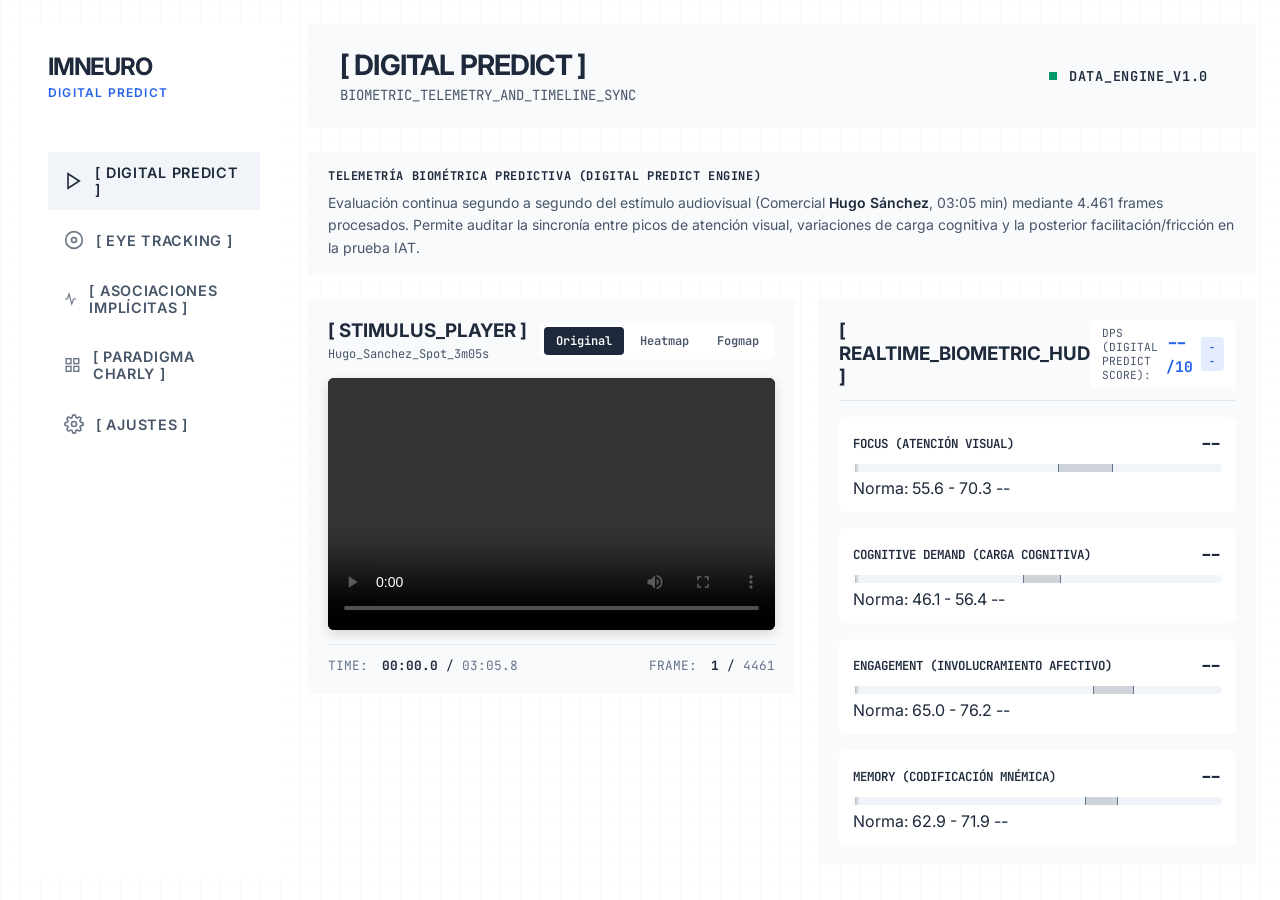
==== index.html @ ff5ecd37 "fix(iat): eliminate duplicate text in Control mode; only display single control value until Priming " ====
<!DOCTYPE html>
<html lang="es">
<head>
    <meta charset="UTF-8">
    <meta name="viewport" content="width=device-width, initial-scale=1.0">
    <title>IMNeuro Digital Predict | IAT Analytics</title>
    <!-- Google Fonts -->
    <link rel="preconnect" href="https://fonts.googleapis.com">
    <link rel="preconnect" href="https://fonts.gstatic.com" crossorigin>
    <link href="https://fonts.googleapis.com/css2?family=Inter:wght@300;400;500;600;700&family=JetBrains+Mono:wght@400;500;700&display=swap" rel="stylesheet">
    <!-- Plotly.js -->
    <script src="https://cdn.plot.ly/plotly-2.32.0.min.js"></script>
    <!-- Custom CSS -->
    <link rel="stylesheet" href="css/styles.css?v=17">
</head>
<body>
    <div class="app-container">
        <!-- Sidebar Navigation -->
        <nav class="sidebar glass-panel">
            <div class="brand">
                <div class="logo-icon"></div>
                <h2>IMNeuro</h2>
                <span>Digital Predict</span>
            </div>
            
            <ul class="nav-links">
                <li class="active" data-view="telemetry">
                    <svg viewBox="0 0 24 24" fill="none" stroke="currentColor" stroke-width="2"><polygon points="5 3 19 12 5 21 5 3"></polygon></svg>
                    [ DIGITAL PREDICT ]
                </li>
                <li data-view="eyetracking">
                    <svg viewBox="0 0 24 24" fill="none" stroke="currentColor" stroke-width="2"><circle cx="12" cy="12" r="10"></circle><circle cx="12" cy="12" r="3"></circle></svg>
                    [ EYE TRACKING ]
                </li>
                <li data-view="iat">
                    <svg viewBox="0 0 24 24" fill="none" stroke="currentColor" stroke-width="2"><path d="M2 12h4l3-9 5 18 3-9h5"></path></svg>
                    [ ASOCIACIONES IMPLÍCITAS ]
                </li>
                <li data-view="paradigma">
                    <svg viewBox="0 0 24 24" fill="none" stroke="currentColor" stroke-width="2"><rect x="3" y="3" width="7" height="7"></rect><rect x="14" y="3" width="7" height="7"></rect><rect x="14" y="14" width="7" height="7"></rect><rect x="3" y="14" width="7" height="7"></rect></svg>
                    [ PARADIGMA CHARLY ]
                </li>
                <li data-view="settings">
                    <svg viewBox="0 0 24 24" fill="none" stroke="currentColor" stroke-width="2"><circle cx="12" cy="12" r="3"></circle><path d="M19.4 15a1.65 1.65 0 0 0 .33 1.82l.06.06a2 2 0 0 1 0 2.83 2 2 0 0 1-2.83 0l-.06-.06a1.65 1.65 0 0 0-1.82-.33 1.65 1.65 0 0 0-1 1.51V21a2 2 0 0 1-2 2 2 2 0 0 1-2-2v-.09A1.65 1.65 0 0 0 9 19.4a1.65 1.65 0 0 0-1.82.33l-.06.06a2 2 0 0 1-2.83 0 2 2 0 0 1 0-2.83l.06-.06a1.65 1.65 0 0 0 .33-1.82 1.65 1.65 0 0 0-1.51-1H3a2 2 0 0 1-2-2 2 2 0 0 1 2-2h.09A1.65 1.65 0 0 0 4.6 9a1.65 1.65 0 0 0-.33-1.82l-.06-.06a2 2 0 0 1 0-2.83 2 2 0 0 1 2.83 0l.06.06a1.65 1.65 0 0 0 1.82.33H9a1.65 1.65 0 0 0 1-1.51V3a2 2 0 0 1 2-2 2 2 0 0 1 2 2v.09a1.65 1.65 0 0 0 1 1.51 1.65 1.65 0 0 0 1.82-.33l.06-.06a2 2 0 0 1 2.83 0 2 2 0 0 1 0 2.83l-.06.06a1.65 1.65 0 0 0-.33 1.82V9a1.65 1.65 0 0 0 1.51 1H21a2 2 0 0 1 2 2 2 2 0 0 1-2 2h-.09a1.65 1.65 0 0 0-1.51 1z"></path></svg>
                    [ AJUSTES ]
                </li>
            </ul>
        </nav>

        <!-- Main Content Area -->
        <main class="main-content">
            <header class="topbar glass-panel">
                <div class="header-title">
                    <h1 id="view-title">[ DIGITAL PREDICT ]</h1>
                    <p id="view-subtitle">BIOMETRIC_TELEMETRY_AND_TIMELINE_SYNC</p>
                </div>
                <div class="user-profile">
                    <div class="status-indicator"></div>
                    <span>DATA_ENGINE_V1.0</span>
                </div>
            </header>

            <!-- Views Container -->
            <div class="views-container">
                
                <!-- 2. Eye Tracking View (Placeholder) -->
                <div id="eyetracking" class="view">
                    <div class="validation-box">
                        <h4>Eye Tracking Analytics</h4>
                        <p>Módulo de análisis visual para Ecommerce e Instagram (En desarrollo).</p>
                    </div>
                </div>

                <!-- 3. Asociaciones Implícitas (IAT) View -->
                <div id="iat" class="view">
                    <div class="validation-box">
                        <h4>Implicit Association Test (IAT) - Demo Charly vs Puma</h4>
                        <p>Análisis del impacto cognitivo y percepción de marca midiendo tiempos de reacción. Los gráficos muestran cómo la exposición a contenido (Priming) modifica las asociaciones subconscientes de los consumidores frente al grupo Control.</p>
                    </div>
                    
                    <div class="kpi-grid">
                        <div class="kpi-card glass-panel">
                            <h3>[ LIFT_PROMEDIO ]</h3>
                            <div class="kpi-value text-success">+22%</div>
                            <p class="kpi-subtext">INCREMENTO_COGNITIVO_POST_PRIMING</p>
                        </div>
                        <div class="kpi-card glass-panel">
                            <h3>[ TOP_GROWTH ]</h3>
                            <div class="kpi-value">FUTBOL</div>
                            <p class="kpi-subtext">LIFT: +28.6 PUNTOS (1.6 &rarr; 36.9)</p>
                        </div>
                        <div class="kpi-card glass-panel">
                            <h3>[ KEY_ADVANTAGE ]</h3>
                            <div class="kpi-value text-success">ECOLÓGICO</div>
                            <p class="kpi-subtext">CHARLY 38.3 vs PUMA 22.0</p>
                        </div>
                    </div>

                    <!-- Semantic Differential Analysis -->
                    <div class="chart-card glass-panel full-width" style="margin-top: 24px;">
                        <div class="chart-header" style="display:flex; justify-content:space-between; align-items:flex-start;">
                            <div>
                                <h3>[ AR_SHIFT ] DIFERENCIAL_SEMÁNTICO</h3>
                                <p class="chart-description">TARGET_VS_CONTROL_DELTA</p>
                            </div>
                            <div class="priming-toggle-container">
                                <span class="toggle-label active">Control</span>
                                <label class="toggle-switch">
                                    <input type="checkbox" id="iatSemanticToggle">
                                    <span class="toggle-slider"></span>
                                </label>
                                <span class="toggle-label">Priming</span>
                            </div>
                        </div>
                        <div class="chart-container large" style="height: 500px; margin-top:10px;">
                            <div id="iatSemanticDumbbellChart" style="width:100%;height:100%;"></div>
                        </div>
                    </div>

                    <!-- Lift Table -->
                    <div class="chart-card glass-panel full-width" style="margin-top: 24px;">
                        <h3>[ LIFT_ANALYSIS ] TABLA DE IMPACTO</h3>
                        <p class="chart-description">INCREMENTO NUMÉRICO GENERADO POR EL ESTÍMULO (PRIMING) SOBRE EL GRUPO CONTROL</p>
                        
                        <div class="lift-table-container" style="margin-top: 20px;">
                            <div class="lift-table">
                                <!-- Headers -->
                                <div class="lift-row lift-header">
                                    <div class="lift-cell attr-col" style="justify-content: flex-end;">Polo Izquierdo (+)</div>
                                    <div class="lift-cell">🔵 Control</div>
                                    <div class="lift-cell">⚪ Priming</div>
                                    <div class="lift-cell">Shift (Δ)</div>
                                    <div class="lift-cell attr-col">Polo Derecho (-)</div>
                                </div>
                                
                                <!-- Tecnológico -->
                                <div class="lift-row above-avg">
                                    <div class="lift-cell attr-col" style="justify-content: flex-end;">Tecnológico</div>
                                    <div class="lift-cell pill-control">13.0</div>
                                    <div class="lift-cell pill-priming">29.7</div>
                                    <div class="lift-cell pill-lift">+16.7</div>
                                    <div class="lift-cell attr-col">Artesanal</div>
                                </div>
                                <!-- Barato -->
                                <div class="lift-row">
                                    <div class="lift-cell attr-col" style="justify-content: flex-end;">Barato</div>
                                    <div class="lift-cell pill-control">29.0</div>
                                    <div class="lift-cell pill-priming">21.3</div>
                                    <div class="lift-cell pill-lift" style="color: #ef4444; background: rgba(239, 68, 68, 0.1);">-7.7</div>
                                    <div class="lift-cell attr-col">Caro</div>
                                </div>
                                <!-- Calidad -->
                                <div class="lift-row">
                                    <div class="lift-cell attr-col" style="justify-content: flex-end;">Calidad</div>
                                    <div class="lift-cell pill-control">35.2</div>
                                    <div class="lift-cell pill-priming">30.2</div>
                                    <div class="lift-cell pill-lift" style="color: #ef4444; background: rgba(239, 68, 68, 0.1);">-5.0</div>
                                    <div class="lift-cell attr-col">Deficiencia</div>
                                </div>
                                <!-- Futbol -->
                                <div class="lift-row above-avg">
                                    <div class="lift-cell attr-col" style="justify-content: flex-end;">Futbol</div>
                                    <div class="lift-cell pill-control">1.6</div>
                                    <div class="lift-cell pill-priming">36.9</div>
                                    <div class="lift-cell pill-lift">+35.3</div>
                                    <div class="lift-cell attr-col">Maratón</div>
                                </div>
                                <!-- Ecológico -->
                                <div class="lift-row">
                                    <div class="lift-cell attr-col" style="justify-content: flex-end;">Ecológico</div>
                                    <div class="lift-cell pill-control">10.4</div>
                                    <div class="lift-cell pill-priming">30.4</div>
                                    <div class="lift-cell pill-lift">+20.0</div>
                                    <div class="lift-cell attr-col">Contaminante</div>
                                </div>
                                <!-- Variedad -->
                                <div class="lift-row above-avg">
                                    <div class="lift-cell attr-col" style="justify-content: flex-end;">Variedad</div>
                                    <div class="lift-cell pill-control">6.7</div>
                                    <div class="lift-cell pill-priming">31.7</div>
                                    <div class="lift-cell pill-lift">+25.0</div>
                                    <div class="lift-cell attr-col">Demanda</div>
                                </div>
                                <!-- Demanda -->
                                <div class="lift-row">
                                    <div class="lift-cell attr-col" style="justify-content: flex-end;">Demanda</div>
                                    <div class="lift-cell pill-control">-27.0</div>
                                    <div class="lift-cell pill-priming">-10.8</div>
                                    <div class="lift-cell pill-lift">+16.2</div>
                                    <div class="lift-cell attr-col">Oferta</div>
                                </div>
                                <!-- Premium -->
                                <div class="lift-row">
                                    <div class="lift-cell attr-col" style="justify-content: flex-end;">Premium</div>
                                    <div class="lift-cell pill-control">-20.0</div>
                                    <div class="lift-cell pill-priming">-23.0</div>
                                    <div class="lift-cell pill-lift" style="color: #ef4444; background: rgba(239, 68, 68, 0.1);">-3.0</div>
                                    <div class="lift-cell attr-col">Común</div>
                                </div>
                            </div>
                            
                            <div class="lift-annotation">
                                <h2 class="lift-avg-title">Lift</h2>
                                <p class="lift-avg-desc">Shift (Δ) muestra el movimiento real hacia el objetivo.</p>
                            </div>
                        </div>
                    </div>

                    <!-- Monadic Analysis -->
                    <div class="chart-card glass-panel full-width" style="margin-top: 24px;">
                        <h3>[ ANÁLISIS_MONÁDICO: CHARLY LIFT ]</h3>
                        <p class="chart-description">CONTROL (SIN ESTÍMULO) VS PRIMING (CON ESTÍMULO)</p>
                        <div class="chart-container large" style="height: 450px;">
                            <div id="iatMonadicChart" style="width:100%;height:100%;"></div>
                        </div>
                    </div>

                    <!-- Unified Benchmark Analysis -->
                    <div class="chart-card glass-panel full-width" style="margin-top: 24px;">
                        <div class="benchmark-header-wrap">
                            <div>
                                <h3>[ IAT BENCHMARK: INTERACTIVO ] CHARLY VS PUMA</h3>
                                <p class="chart-description">ANÁLISIS COMPARATIVO SECTORIAL CON CONMUTACIÓN DINÁMICA DE ESTÍMULO</p>
                            </div>
                            <!-- Switch Toggle Control vs Priming -->
                            <div class="bm-toggle-container">
                                <span class="bm-toggle-label active" id="lblBmControl">Control</span>
                                <label class="toggle-switch">
                                    <input type="checkbox" id="benchmarkToggle">
                                    <span class="toggle-slider"></span>
                                </label>
                                <span class="bm-toggle-label" id="lblBmPriming">Priming</span>
                            </div>
                        </div>
                        
                        <!-- Dynamic Insight Box -->
                        <div class="benchmark-insight-box">
                            <p id="benchmarkInsightText"><strong>Hallazgo Control (Sin Estímulo):</strong> Puma lidera en 7 de los 8 atributos (comodidad, durabilidad, diseño y calidad). Charly supera a Puma exclusivamente en el atributo <strong>Ecológico (32.9 vs 22.6)</strong>, convirtiéndose en su principal vector de diferenciación natural.</p>
                        </div>

                        <div class="benchmark-layout-grid">
                            <div class="benchmark-chart-pane">
                                <div id="iatUnifiedBenchmarkChart" style="width:100%;height:460px;"></div>
                            </div>
                            <div class="benchmark-table-pane">
                                <div class="bm-table" id="bmInteractiveTable">
                                    <div class="bm-row bm-header">
                                        <div class="bm-cell attr-name">Atributo</div>
                                        <div class="bm-cell brand-col charly-head">
                                            <span class="bm-brand-dot charly"></span>CHARLY
                                        </div>
                                        <div class="bm-cell brand-col puma-head">
                                            <span class="bm-brand-dot puma"></span>PUMA
                                        </div>
                                        <div class="bm-cell win-head">Líder</div>
                                    </div>
                                    
                                    <!-- Comodidad -->
                                    <div class="bm-row" id="bmRow-0">
                                        <div class="bm-cell attr-name">Comodidad</div>
                                        <div class="bm-cell pill-bm-charly" id="bmCharly-0">
                                            <span class="bm-val">20.8</span>
                                            <span class="bm-delta" style="display:none;"></span>
                                        </div>
                                        <div class="bm-cell pill-bm-puma" id="bmPuma-0">
                                            <span class="bm-val">35.0</span>
                                            <span class="bm-delta" style="display:none;"></span>
                                        </div>
                                        <div class="bm-cell win-cell" id="bmLeader-0">
                                            <span class="winner-badge puma">Puma</span>
                                        </div>
                                    </div>
                                    
                                    <!-- Diseño -->
                                    <div class="bm-row" id="bmRow-1">
                                        <div class="bm-cell attr-name">Diseño</div>
                                        <div class="bm-cell pill-bm-charly" id="bmCharly-1">
                                            <span class="bm-val">17.1</span>
                                            <span class="bm-delta" style="display:none;"></span>
                                        </div>
                                        <div class="bm-cell pill-bm-puma" id="bmPuma-1">
                                            <span class="bm-val">57.8</span>
                                            <span class="bm-delta" style="display:none;"></span>
                                        </div>
                                        <div class="bm-cell win-cell" id="bmLeader-1">
                                            <span class="winner-badge puma">Puma</span>
                                        </div>
                                    </div>
                                    
                                    <!-- Durabilidad -->
                                    <div class="bm-row" id="bmRow-2">
                                        <div class="bm-cell attr-name">Durabilidad</div>
                                        <div class="bm-cell pill-bm-charly" id="bmCharly-2">
                                            <span class="bm-val">20.5</span>
                                            <span class="bm-delta" style="display:none;"></span>
                                        </div>
                                        <div class="bm-cell pill-bm-puma" id="bmPuma-2">
                                            <span class="bm-val">48.6</span>
                                            <span class="bm-delta" style="display:none;"></span>
                                        </div>
                                        <div class="bm-cell win-cell" id="bmLeader-2">
                                            <span class="winner-badge puma">Puma</span>
                                        </div>
                                    </div>
                                    
                                    <!-- Ecológico -->
                                    <div class="bm-row charly-win-row" id="bmRow-3">
                                        <div class="bm-cell attr-name">Ecológico</div>
                                        <div class="bm-cell pill-bm-charly highlight-win" id="bmCharly-3">
                                            <span class="bm-val">32.9</span>
                                            <span class="bm-delta" style="display:none;"></span>
                                        </div>
                                        <div class="bm-cell pill-bm-puma" id="bmPuma-3">
                                            <span class="bm-val">22.6</span>
                                            <span class="bm-delta" style="display:none;"></span>
                                        </div>
                                        <div class="bm-cell win-cell" id="bmLeader-3">
                                            <span class="winner-badge charly">Charly ★</span>
                                        </div>
                                    </div>
                                    
                                    <!-- Futbol -->
                                    <div class="bm-row" id="bmRow-4">
                                        <div class="bm-cell attr-name">Futbol</div>
                                        <div class="bm-cell pill-bm-charly" id="bmCharly-4">
                                            <span class="bm-val">19.0</span>
                                            <span class="bm-delta" style="display:none;"></span>
                                        </div>
                                        <div class="bm-cell pill-bm-puma" id="bmPuma-4">
                                            <span class="bm-val">42.9</span>
                                            <span class="bm-delta" style="display:none;"></span>
                                        </div>
                                        <div class="bm-cell win-cell" id="bmLeader-4">
                                            <span class="winner-badge puma">Puma</span>
                                        </div>
                                    </div>
                                    
                                    <!-- Premium -->
                                    <div class="bm-row" id="bmRow-5">
                                        <div class="bm-cell attr-name">Premium</div>
                                        <div class="bm-cell pill-bm-charly" id="bmCharly-5">
                                            <span class="bm-val">5.4</span>
                                            <span class="bm-delta" style="display:none;"></span>
                                        </div>
                                        <div class="bm-cell pill-bm-puma" id="bmPuma-5">
                                            <span class="bm-val">66.3</span>
                                            <span class="bm-delta" style="display:none;"></span>
                                        </div>
                                        <div class="bm-cell win-cell" id="bmLeader-5">
                                            <span class="winner-badge puma">Puma</span>
                                        </div>
                                    </div>
                                    
                                    <!-- Rendimiento -->
                                    <div class="bm-row" id="bmRow-6">
                                        <div class="bm-cell attr-name">Rendimiento</div>
                                        <div class="bm-cell pill-bm-charly" id="bmCharly-6">
                                            <span class="bm-val">15.4</span>
                                            <span class="bm-delta" style="display:none;"></span>
                                        </div>
                                        <div class="bm-cell pill-bm-puma" id="bmPuma-6">
                                            <span class="bm-val">49.3</span>
                                            <span class="bm-delta" style="display:none;"></span>
                                        </div>
                                        <div class="bm-cell win-cell" id="bmLeader-6">
                                            <span class="winner-badge puma">Puma</span>
                                        </div>
                                    </div>
                                    
                                    <!-- Tecnología -->
                                    <div class="bm-row" id="bmRow-7">
                                        <div class="bm-cell attr-name">Tecnología</div>
                                        <div class="bm-cell pill-bm-charly" id="bmCharly-7">
                                            <span class="bm-val">15.9</span>
                                            <span class="bm-delta" style="display:none;"></span>
                                        </div>
                                        <div class="bm-cell pill-bm-puma" id="bmPuma-7">
                                            <span class="bm-val">46.9</span>
                                            <span class="bm-delta" style="display:none;"></span>
                                        </div>
                                        <div class="bm-cell win-cell" id="bmLeader-7">
                                            <span class="winner-badge puma">Puma</span>
                                        </div>
                                    </div>
                                </div>
                            </div>
                        </div>
                    </div>
                </div>

                <!-- 4. Paradigma Charly View (Multi-Brand Study - 67 Slides) -->
                <div id="paradigma" class="view">
                    <!-- Study Context Box -->
                    <div class="validation-box" style="border-left-color: var(--accent-secondary);">
                        <div style="display: flex; justify-content: space-between; align-items: flex-start; gap: 16px; flex-wrap: wrap;">
                            <div>
                                <h4>Estudio de Paradigmas de Marca: Charly vs. Competidores Globales</h4>
                                <p>Evaluación cruzada de <strong>60 participantes (México, 30 Julio 2026)</strong> integrando <strong>IAT/IRT (Tiempos de Reacción Implícitos)</strong> y <strong>Eye Tracking en Góndola Simulada (Shelf Test)</strong> para medir cuota mental y conversión real frente a <strong>Nike, Adidas, Puma y Asics</strong>.</p>
                            </div>
                            <span class="benchmark-tag priming-tag" style="font-size: 0.75rem;">67 DIAPOSITIVAS PROCESADAS</span>
                        </div>

                        <!-- Methodology & Metrics Collapsible Glossary -->
                        <details class="methodology-glossary">
                            <summary>📖 Glosario de Métricas y Metodología (Primera Presentación)</summary>
                            <div class="glossary-grid">
                                <div class="glossary-item">
                                    <div class="glossary-term"><span class="text-blue">●</span> VAI™ (Índice de Atención Visual)</div>
                                    <div class="glossary-desc">Indicador compuesto por alcance visual, velocidad hasta la primera fijación (TTFF) y duración de la atención. Mide qué tan bien el producto capta y retiene la mirada.</div>
                                </div>
                                <div class="glossary-item">
                                    <div class="glossary-term"><span class="text-amber">●</span> Coeficiente K (Calidad Atencional)</div>
                                    <div class="glossary-desc">Mide la calidad relativa de la atención. <strong>K > 0:</strong> atención con intención de compra. <strong>K < 0:</strong> descarte activo (el consumidor miró pero rechazó conscientemente).</div>
                                </div>
                                <div class="glossary-item">
                                    <div class="glossary-term"><span class="text-green">●</span> Score Compuesto de Góndola</div>
                                    <div class="glossary-desc">Algoritmo multivariante: <strong>60% Compra Efectiva + 25% Interacción Física (Pickup) + 15% VAI™</strong>. Determina el leaderboard real del punto de venta.</div>
                                </div>
                                <div class="glossary-item">
                                    <div class="glossary-term"><span class="text-green">●</span> Hidden Gem / Obvious Choice</div>
                                    <div class="glossary-desc"><strong>Hidden Gem:</strong> Convierte en compra significativamente mejor que su alcance inicial. <strong>Obvious Choice:</strong> Primer producto tomado que termina en compra.</div>
                                </div>
                                <div class="glossary-item">
                                    <div class="glossary-term"><span class="text-amber">●</span> Attention Trap</div>
                                    <div class="glossary-desc">Producto que capta una alta atención visual en la góndola pero fracasa en convertirla en interacción física o compra efectiva.</div>
                                </div>
                                <div class="glossary-item">
                                    <div class="glossary-term" style="color: #ef4444;"><span>●</span> Shelf Blind Spot / Worst Performer</div>
                                    <div class="glossary-desc"><strong>Blind Spot:</strong> Producto con el menor ratio de atención en la góndola. <strong>Worst Performer:</strong> Puntaje compuesto más bajo de la categoría evaluada.</div>
                                </div>
                            </div>
                        </details>
                    </div>

                    <!-- Macro KPI Grid -->
                    <div class="kpi-grid" style="margin-top: 20px;">
                        <div class="kpi-card glass-panel">
                            <div class="kpi-header">
                                <span class="kpi-title">ASOCIACIONES GANADAS</span>
                                <span class="kpi-badge badge-pass">2 / 8</span>
                            </div>
                            <div class="kpi-value text-green">25.0%</div>
                            <div class="kpi-subtext">Líder en <strong>Económicos</strong> (1º) y <strong>Ecológico</strong> (2º)</div>
                        </div>

                        <div class="kpi-card glass-panel">
                            <div class="kpi-header">
                                <span class="kpi-title">PUNTAJE MÁXIMO (ECONÓMICOS)</span>
                                <span class="kpi-badge badge-pass">60.3 PTS</span>
                            </div>
                            <div class="kpi-value text-amber">60.3</div>
                            <div class="kpi-subtext">65% de compras de góndola / 57% cuota mental</div>
                        </div>

                        <div class="kpi-card glass-panel">
                            <div class="kpi-header">
                                <span class="kpi-title">VECTOR DIFERENCIAL (ECOLÓGICO)</span>
                                <span class="kpi-badge badge-pass">HIDDEN GEM</span>
                            </div>
                            <div class="kpi-value text-blue">30.4</div>
                            <div class="kpi-subtext">Supera a Nike, Adidas y Puma (30% compras)</div>
                        </div>

                        <div class="kpi-card glass-panel">
                            <div class="kpi-header">
                                <span class="kpi-title">PUNTOS CIEGOS (ASPIRACIONAL)</span>
                                <span class="kpi-badge badge-warn">6 ATRIBUTOS</span>
                            </div>
                            <div class="kpi-value" style="color: #ef4444;">6 / 8</div>
                            <div class="kpi-subtext">Dominio total de Nike/Adidas en Premium y Tech</div>
                        </div>
                    </div>

                    <!-- Macro Comparison Chart -->
                    <div class="chart-card glass-panel full-width" style="margin-top: 24px;">
                        <div class="benchmark-header-wrap">
                            <div>
                                <h3>[ PANORAMA MACRO: CHARLY VS LÍDER POR ATRIBUTO ]</h3>
                                <p class="chart-description">SHELF SCORE COMPUESTO (60% COMPRA + 25% PICKUP + 15% VAI™)</p>
                            </div>
                            <span class="benchmark-tag">BENCHMARK PENTAGONAL</span>
                        </div>
                        <div class="chart-container" style="height: 340px;">
                            <div id="paradigmMacroChart" style="width:100%;height:100%;"></div>
                        </div>
                    </div>

                    <!-- Diagnostic Attention K Diverging Chart -->
                    <div class="chart-card glass-panel full-width" style="margin-top: 24px;">
                        <div class="benchmark-header-wrap">
                            <div>
                                <h3>[ DIAGNÓSTICO ATENCIONAL: COEFICIENTE K DE CHARLY ]</h3>
                                <p class="chart-description">CALIDAD DE ATENCIÓN VISUAL EN GÓNDOLA — INTENCIÓN DE COMPRA (+) VS DESCARTE ACTIVO (-)</p>
                            </div>
                            <span class="benchmark-tag">CALIDAD ATENCIONAL</span>
                        </div>
                        <div class="chart-container" style="height: 300px;">
                            <div id="paradigmKChart" style="width:100%;height:100%;"></div>
                        </div>
                    </div>

                    <!-- Deep-Dive Explorer Section -->
                    <div class="chart-card glass-panel full-width" style="margin-top: 24px;">
                        <div class="benchmark-header-wrap">
                            <div>
                                <h3 id="paradigmActiveTitle">[ PARADIGMA: ECONÓMICOS / ACCESIBILIDAD ]</h3>
                                <p class="chart-description">EXPLORACIÓN DETALLADA DE GÓNDOLA Y ATENCIÓN VISUAL EYE TRACKING</p>
                            </div>
                            <span id="paradigmActiveTag" class="paradigm-badge-status positive">1º LUGAR ABSOLUTO (DOMINANCIA)</span>
                        </div>

                        <!-- Paradigm Pill Selector (8 Pills) -->
                        <div class="paradigm-pill-selector">
                            <button class="paradigm-pill-btn active" data-paradigm="economicos">Económicos ★</button>
                            <button class="paradigm-pill-btn" data-paradigm="ecologico">Ecológico ★</button>
                            <button class="paradigm-pill-btn" data-paradigm="premium">Premium</button>
                            <button class="paradigm-pill-btn" data-paradigm="tecnologia">Tecnología</button>
                            <button class="paradigm-pill-btn" data-paradigm="futbol">Fútbol</button>
                            <button class="paradigm-pill-btn" data-paradigm="diseno">Diseño</button>
                            <button class="paradigm-pill-btn" data-paradigm="comodidad">Comodidad</button>
                            <button class="paradigm-pill-btn" data-paradigm="durabilidad">Durabilidad</button>
                        </div>

                        <!-- Active Conclusion Banner -->
                        <div class="benchmark-insight-box" style="margin-top: 16px;">
                            <p id="paradigmActiveConclusion">El concepto de ECONÓMICOS <strong>SÍ</strong> se asocia de forma contundente e indiscutida a CHARLY. Representa más de la mitad (57%) de la cuota mental del estudio y el 65% de las compras efectivas en góndola.</p>
                        </div>

                        <!-- 2-Column Grid: Donut + Funnel (Left) vs Leaderboard (Right) -->
                        <div class="paradigm-drilldown-grid">
                            <!-- Left: Donut + Funnel -->
                            <div class="paradigm-left-pane">
                                <div class="sub-card-header">
                                    <span class="sub-card-title">CUOTA MENTAL (SHARE OF MIND)</span>
                                    <span class="ranking-pill" id="paradigmActiveRanking">1º Lugar (5/5)</span>
                                </div>
                                <div style="height: 250px;">
                                    <div id="paradigmDonutChart" style="width:100%;height:100%;"></div>
                                </div>

                                <div class="shopper-funnel-box" style="margin-top: 16px;">
                                    <span class="funnel-title">EMBUDO DE CONVERSIÓN EN GÓNDOLA (SHOPPER FUNNEL)</span>
                                    <div class="funnel-steps">
                                        <div class="funnel-step">
                                            <span class="f-lbl">Vieron Góndola</span>
                                            <span class="f-val" id="funnelViewed">100%</span>
                                        </div>
                                        <span class="f-arrow">→</span>
                                        <div class="funnel-step">
                                            <span class="f-lbl">Pickup (Tomaron)</span>
                                            <span class="f-val" id="funnelPickup">97%</span>
                                        </div>
                                        <span class="f-arrow">→</span>
                                        <div class="funnel-step">
                                            <span class="f-lbl">Al Carrito</span>
                                            <span class="f-val" id="funnelCart">97%</span>
                                        </div>
                                    </div>
                                    <div class="funnel-footer">
                                        <span>Tiempo medio de compra: <strong id="funnelTime">4.2s</strong></span>
                                    </div>
                                </div>
                            </div>

                            <!-- Right: Leaderboard Table -->
                            <div class="paradigm-right-pane">
                                <div class="sub-card-header">
                                    <span class="sub-card-title">LEADERBOARD DE PRODUCTO EN GÓNDOLA (5 MARCAS)</span>
                                    <span class="formula-pill">Score = 60% Compra + 25% Pickup + 15% VAI</span>
                                </div>
                                <div class="table-responsive" style="margin-top: 10px;">
                                    <table class="paradigm-leaderboard-table">
                                        <thead>
                                            <tr>
                                                <th>POS</th>
                                                <th>MARCA</th>
                                                <th>SCORE</th>
                                                <th>COMPRA %</th>
                                                <th>PICKUP %</th>
                                                <th>VAI™ %</th>
                                                <th>COEF. K</th>
                                                <th>ROL CONDUCTUAL</th>
                                            </tr>
                                        </thead>
                                        <tbody id="paradigmLeaderboardBody">
                                            <!-- Injected dynamically by JS -->
                                        </tbody>
                                    </table>
                                </div>
                            </div>
                        </div>
                    </div>

                    <!-- Strategic Takeaways & Neuro-Recommendation -->
                    <div class="chart-card glass-panel full-width" style="margin-top: 24px;">
                        <div class="benchmark-header-wrap">
                            <div>
                                <h3>[ DICTAMEN ESTRATÉGICO DE NEUROMARKETING ]</h3>
                                <p class="chart-description">RECOMENDACIONES PARA EL POSICIONAMIENTO Y CAMPAÑAS DE CHARLY</p>
                            </div>
                            <span class="benchmark-tag priming-tag">SÍNTESIS CONSULTIVA</span>
                        </div>
                        <div class="neuro-insights-grid">
                            <div class="neuro-rec-box">
                                <div class="rec-icon text-green">★</div>
                                <h4>El Doble Motor: Precio Imbatible + Opción Verde</h4>
                                <p>El consumidor no solo compra Charly por ser la opción más económica de la repisa, sino que la percibe como una <strong>marca ambientalmente responsable</strong>. Es el territorio más fértil para campañas masivas con retorno inmediato.</p>
                            </div>
                            <div class="neuro-rec-box">
                                <div class="rec-icon text-amber">⚡</div>
                                <h4>Fricción en Deportes: Necesidad de Demostrar Ingeniería</h4>
                                <p>En categorías de alto rendimiento, la decisión de compra se traslada de inmediato a marcas globales. Para competir en fútbol y durabilidad, se requiere <strong>respaldar los modelos con avales de atletas y tecnología visible</strong> en el producto.</p>
                            </div>
                            <div class="neuro-rec-box">
                                <div class="rec-icon text-blue">🔍</div>
                                <h4>Comodidad: La Llave para Subir de Nivel</h4>
                                <p>El confort es el <strong>puente natural para salir de la etiqueta de 'marca solo económica'</strong>. Si se destaca y facilita la prueba de comodidad en exhibición física, la tasa de compra sube de manera automática.</p>
                            </div>
                            <div class="neuro-rec-box">
                                <div class="rec-icon text-amber">🎯</div>
                                <h4>El Rival Real a Vencer: Asics, no los Gigantes Globales</h4>
                                <p>La batalla de Charly no es competir de frente contra el marketing masivo de Nike o Adidas. <strong>El competidor directo en la mente del consumidor reflexivo es Asics</strong>, donde Charly ya demuestra ganarle con creces en relación precio-valor.</p>
                            </div>
                        </div>
                    </div>
                </div>

                <!-- 5. Settings View (Placeholder) -->
                <div id="settings" class="view">
                    <div class="validation-box">
                        <h4>Ajustes del Sistema</h4>
                        <p>Configuración del panel (En desarrollo).</p>
                    </div>
                </div>

                <!-- 1. Digital Predict (Stimulus Telemetry View) -->
                <div id="telemetry" class="view active">
                    <div class="validation-box">
                        <h4>Telemetría Biométrica Predictiva (Digital Predict Engine)</h4>
                        <p>Evaluación continua segundo a segundo del estímulo audiovisual (Comercial <strong>Hugo Sánchez</strong>, 03:05 min) mediante 4.461 frames procesados. Permite auditar la sincronía entre picos de atención visual, variaciones de carga cognitiva y la posterior facilitación/fricción en la prueba IAT.</p>
                    </div>

                    <!-- Split Screen: Video Player + Live HUD -->
                    <div class="telemetry-split-container">
                        <!-- Left Panel: Video Player & Layer Controls -->
                        <div class="video-player-card glass-panel">
                            <div class="video-header">
                                <div>
                                    <h3 class="panel-title">[ STIMULUS_PLAYER ]</h3>
                                    <span class="video-sublabel">Hugo_Sanchez_Spot_3m05s</span>
                                </div>
                                <div class="layer-switcher">
                                    <button class="layer-btn active" data-layer="clean">Original</button>
                                    <button class="layer-btn" data-layer="heatmap">Heatmap</button>
                                    <button class="layer-btn" data-layer="fogmap">Fogmap</button>
                                </div>
                            </div>
                            
                            <div class="video-wrapper">
                                <video id="video-clean" class="layer-video active" src="assets/video/Hugo_Sanchez.mp4" playsinline controls preload="auto"></video>
                                <video id="video-heatmap" class="layer-video" src="assets/video/Hugo_Sanchez_total_attention_heatmap.mp4" playsinline muted preload="auto"></video>
                                <video id="video-fogmap" class="layer-video" src="assets/video/Hugo_Sanchez_total_attention_fogmap.mp4" playsinline muted preload="auto"></video>
                            </div>

                            <div class="video-footer-info">
                                <div class="time-readout">
                                    <span class="time-label">TIME:</span>
                                    <span id="videoCurrentTime" class="mono-value">00:00.0</span> / <span id="videoTotalDuration" class="mono-muted">03:05.8</span>
                                </div>
                                <div class="frame-readout">
                                    <span class="time-label">FRAME:</span>
                                    <span id="videoCurrentFrame" class="mono-value">1</span> / <span class="mono-muted">4461</span>
                                </div>
                            </div>
                        </div>

                        <!-- Right Panel: Live HUD -->
                        <div class="telemetry-hud-card glass-panel">
                            <div class="hud-header">
                                <h3 class="panel-title">[ REALTIME_BIOMETRIC_HUD ]</h3>
                                <div class="nis-badge">
                                    <span class="nis-label">DPS (DIGITAL PREDICT SCORE):</span>
                                    <span id="hudNisScore" class="nis-score">-- <small>/10</small></span>
                                    <span id="hudNisStatus" class="nis-status-pill status-neutral">--</span>
                                </div>
                            </div>

                            <!-- Realtime Meters -->
                            <div class="hud-meters-grid">
                                <!-- Focus -->
                                <div class="hud-meter-item">
                                    <div class="meter-info">
                                        <span class="meter-name">FOCUS (ATENCIÓN VISUAL)</span>
                                        <span id="hudValFocus" class="meter-val">--</span>
                                    </div>
                                    <div class="progress-track">
                                        <div id="hudBarFocus" class="progress-fill fill-blue" style="width: 0%;"></div>
                                        <div class="benchmark-range" style="left: 55.6%; width: 14.7%;" title="Rango Óptimo: 55.6% - 70.3%"></div>
                                        <div id="avgPointerFocus" class="avg-pointer" style="left: 0%;" title="Promedio Acumulado"></div>
                                    </div>
                                    <div class="meter-benchmark-label">
                                        <span class="benchmark-pill">Norma: 55.6 - 70.3</span>
                                        <span id="hudStatusFocus" class="meter-status status-neutral">--</span>
                                    </div>
                                </div>

                                <!-- Cognitive Demand -->
                                <div class="hud-meter-item">
                                    <div class="meter-info">
                                        <span class="meter-name">COGNITIVE DEMAND (CARGA COGNITIVA)</span>
                                        <span id="hudValDemand" class="meter-val">--</span>
                                    </div>
                                    <div class="progress-track">
                                        <div id="hudBarDemand" class="progress-fill fill-amber" style="width: 0%;"></div>
                                        <div class="benchmark-range" style="left: 46.1%; width: 10.3%;" title="Rango Óptimo: 46.1% - 56.4%"></div>
                                        <div id="avgPointerDemand" class="avg-pointer" style="left: 0%;" title="Promedio Acumulado"></div>
                                    </div>
                                    <div class="meter-benchmark-label">
                                        <span class="benchmark-pill">Norma: 46.1 - 56.4</span>
                                        <span id="hudStatusDemand" class="meter-status status-neutral">--</span>
                                    </div>
                                </div>

                                <!-- Engagement -->
                                <div class="hud-meter-item">
                                    <div class="meter-info">
                                        <span class="meter-name">ENGAGEMENT (INVOLUCRAMIENTO AFECTIVO)</span>
                                        <span id="hudValEngagement" class="meter-val">--</span>
                                    </div>
                                    <div class="progress-track">
                                        <div id="hudBarEngagement" class="progress-fill fill-green" style="width: 0%;"></div>
                                        <div class="benchmark-range" style="left: 65.0%; width: 11.2%;" title="Rango Óptimo: 65.0% - 76.2%"></div>
                                        <div id="avgPointerEngagement" class="avg-pointer" style="left: 0%;" title="Promedio Acumulado"></div>
                                    </div>
                                    <div class="meter-benchmark-label">
                                        <span class="benchmark-pill">Norma: 65.0 - 76.2</span>
                                        <span id="hudStatusEngagement" class="meter-status status-neutral">--</span>
                                    </div>
                                </div>

                                <!-- Memory -->
                                <div class="hud-meter-item">
                                    <div class="meter-info">
                                        <span class="meter-name">MEMORY (CODIFICACIÓN MNÉMICA)</span>
                                        <span id="hudValMemory" class="meter-val">--</span>
                                    </div>
                                    <div class="progress-track">
                                        <div id="hudBarMemory" class="progress-fill fill-purple" style="width: 0%;"></div>
                                        <div class="benchmark-range" style="left: 62.9%; width: 9.0%;" title="Rango Óptimo: 62.9% - 71.9%"></div>
                                        <div id="avgPointerMemory" class="avg-pointer" style="left: 0%;" title="Promedio Acumulado"></div>
                                    </div>
                                    <div class="meter-benchmark-label">
                                        <span class="benchmark-pill">Norma: 62.9 - 71.9</span>
                                        <span id="hudStatusMemory" class="meter-status status-neutral">--</span>
                                    </div>
                                </div>
                            </div>
                        </div>
                    </div>

                    <!-- Timeline Connector (Cable Magnético Táctil) -->
                    <div class="timeline-connector-container" id="timelineConnector">
                        <div class="connector-track" id="connectorTrack">
                            <div class="connector-fill" id="connectorFill"></div>
                            <div class="connector-handle" id="connectorHandle"></div>
                        </div>
                    </div>

                    <!-- Bottom Panel: Full Timeline Curve Scrubbing -->
                    <div class="chart-card glass-panel" style="margin-top: 12px;">
                        <div class="timeline-header">
                            <div>
                                <h3>[ CONTINUOUS_TELEMETRY_TIMELINE ]</h3>
                                <p class="chart-description">TRAZADO PROGRESIVO EN VIVO | HAZ CLIC EN LA CURVA PARA NAVEGAR EL VIDEO</p>
                            </div>
                            <div class="channel-filter-group">
                                <button class="channel-filter-btn active" data-channel="all">ALL (5)</button>
                                <button class="channel-filter-btn" data-channel="focus"><span class="leg-dot blue"></span> Focus</button>
                                <button class="channel-filter-btn" data-channel="demand"><span class="leg-dot amber"></span> Cognitive Demand</button>
                                <button class="channel-filter-btn" data-channel="engagement"><span class="leg-dot emerald"></span> Engagement</button>
                                <button class="channel-filter-btn" data-channel="memory"><span class="leg-dot purple"></span> Memory</button>
                                <button class="channel-filter-btn" data-channel="dps"><span class="leg-dot rose"></span> DPS Score</button>
                            </div>
                        </div>
                        <div class="chart-container" style="height: 320px; position: relative;">
                            <div id="telemetryTimelineChart" style="width:100%;height:100%;"></div>
                        </div>

                        <!-- Live Scene Diagnostic (Ubicado abajo del gráfico de Plotly) -->
                        <div class="live-diagnostic-box" style="margin-top: 16px;">
                            <span class="diag-title">DIAGNÓSTICO DIGITAL PREDICT:</span>
                            <p id="liveDiagnosticText" class="diag-text">Inicia la reproducción para observar la telemetría en tiempo real.</p>
                        </div>
                    </div>
                </div>

            </div>
        </main>
    </div>

    <script src="js/telemetry.js?v=21"></script>
    <script src="js/iat_charts.js?v=21"></script>
    <script src="js/paradigma_charts.js?v=21"></script>
    <script src="js/app.js?v=21"></script>
</body>
</html>
---- css/styles.css ----
:root {
    /* Color Palette - Minimalist Light Tech (Neuro-Optimized) */
    --bg-base: #ffffff;
    --bg-surface: #f8fafc;
    --bg-surface-hover: #f1f5f9;
    --glass-border: #e2e8f0;
    
    /* Accents (Pop-out semantic colors) */
    --accent-primary: #1e293b;     /* Graphite */
    --accent-secondary: #2563eb;   /* Tech blue */
    --accent-success: #059669;     /* Forest green (low salience) */
    --accent-warning: #dc2626;     /* Desaturated red (high salience) */
    
    /* Typography (Reduced glare contrast) */
    --text-primary: #1e293b;       /* Graphite (reduces glare vs #000) */
    --text-secondary: #475569;     /* Dark grey */
    --text-muted: #64748b;         /* Mid grey */
    
    /* Spacing & Effects */
    --radius-lg: 0px;              
    --radius-md: 0px;
    --shadow-glass: 0 1px 3px rgba(0,0,0,0.05); /* Shape from shading */
    --transition: all 0.2s ease-in-out;
}

* {
    margin: 0;
    padding: 0;
    box-sizing: border-box;
}

body {
    font-family: 'Inter', sans-serif;
    background-color: var(--bg-base);
    color: var(--text-primary);
    min-height: 100vh;
    overflow-x: hidden;
    background-image: linear-gradient(var(--bg-surface) 1px, transparent 1px),
                      linear-gradient(90deg, var(--bg-surface) 1px, transparent 1px);
    background-size: 20px 20px; /* Subtle tech grid */
}

/* Base Flat Panel Class */
.glass-panel {
    background: var(--bg-surface);
    border-radius: var(--radius-lg);
}

.app-container {
    display: flex;
    height: 100vh;
    padding: 24px;
    gap: 24px;
}

/* Sidebar */
.sidebar {
    width: 260px;
    display: flex;
    flex-direction: column;
    padding: 24px;
    flex-shrink: 0;
    background: var(--bg-base);
}

.brand {
    display: flex;
    flex-direction: column;
    gap: 4px;
    margin-bottom: 40px;
    padding-bottom: 12px;
}

.brand h2 {
    font-size: 1.5rem;
    font-weight: 700;
    letter-spacing: -0.05em;
    color: var(--accent-primary);
    text-transform: uppercase;
}

.brand span {
    font-size: 0.75rem;
    color: var(--accent-secondary);
    text-transform: uppercase;
    letter-spacing: 0.1em;
    font-weight: 600;
}

.nav-links {
    list-style: none;
    display: flex;
    flex-direction: column;
    gap: 8px;
}

.nav-links li {
    display: flex;
    align-items: center;
    gap: 12px;
    padding: 12px 16px;
    border-radius: var(--radius-md);
    color: var(--text-secondary);
    font-size: 0.9rem;
    font-weight: 600;
    text-transform: uppercase;
    letter-spacing: 0.05em;
    cursor: pointer;
    transition: var(--transition);
}

.nav-links li svg {
    width: 20px;
    height: 20px;
    opacity: 0.8;
    transition: var(--transition);
}

.nav-links li:hover {
    background: var(--bg-surface-hover);
    color: var(--text-primary);
}

.nav-links li.active {
    background: var(--bg-surface-hover);
    color: var(--text-primary);
}

.nav-links li.active svg {
    opacity: 1;
}

/* Main Content */
.main-content {
    flex-grow: 1;
    display: flex;
    flex-direction: column;
    gap: 24px;
    overflow-y: auto;
    border-radius: var(--radius-lg);
}

/* Topbar */
.topbar {
    display: flex;
    justify-content: space-between;
    align-items: center;
    padding: 24px 32px;
    border-radius: var(--radius-lg);
}

.header-title h1 {
    font-size: 1.75rem;
    font-weight: 700;
    margin-bottom: 4px;
    letter-spacing: -0.03em;
}

.header-title p {
    font-size: 0.875rem;
    color: var(--text-secondary);
    font-family: 'JetBrains Mono', monospace;
}

.user-profile {
    display: flex;
    align-items: center;
    gap: 12px;
    font-size: 0.85rem;
    font-weight: 600;
    font-family: 'JetBrains Mono', monospace;
    text-transform: uppercase;
    letter-spacing: 0.05em;
    background: var(--bg-surface);
    padding: 8px 16px;
    border-radius: var(--radius-md);
}

.status-indicator {
    width: 8px;
    height: 8px;
    background-color: var(--accent-success);
}

/* Views */
.views-container {
    flex-grow: 1;
    position: relative;
}

.view {
    display: none;
    animation: fadeIn 0.3s ease forwards;
}

.view.active {
    display: block;
}

@keyframes fadeIn {
    from { opacity: 0; transform: translateX(10px); }
    to { opacity: 1; transform: translateX(0); }
}

/* KPI Grid */
.kpi-grid {
    display: grid;
    grid-template-columns: repeat(3, 1fr);
    gap: 24px;
    margin-bottom: 24px;
}

.kpi-card {
    padding: 24px;
    display: flex;
    flex-direction: column;
    gap: 8px;
    transition: var(--transition);
}

.kpi-card:hover {
    transform: translateY(-2px);
}

.kpi-card h3 {
    font-size: 0.85rem;
    font-weight: 600;
    text-transform: uppercase;
    letter-spacing: 0.05em;
    color: var(--text-secondary);
}

.kpi-value {
    font-size: 3rem;
    font-weight: 700;
    line-height: 1;
    letter-spacing: -0.05em;
}

.text-success { color: var(--accent-success); }
.text-warning { color: var(--accent-warning); }

.kpi-subtext {
    font-size: 0.75rem;
    color: var(--text-muted);
    font-family: 'JetBrains Mono', monospace;
}

/* Charts */
.charts-grid-2 {
    display: grid;
    grid-template-columns: 1fr 1fr;
    gap: 24px;
    margin-bottom: 24px;
}

.chart-card {
    padding: 24px;
    display: flex;
    flex-direction: column;
}

.chart-card.full-width {
    width: 100%;
}

.chart-card h3 {
    font-size: 1.1rem;
    font-weight: 700;
    margin-bottom: 4px;
    text-transform: uppercase;
    letter-spacing: 0.02em;
    padding-bottom: 8px;
}

.chart-description {
    font-size: 0.85rem;
    color: var(--text-secondary);
    margin-bottom: 20px;
    margin-top: 8px;
    font-family: 'JetBrains Mono', monospace;
}

.chart-container {
    position: relative;
    height: 300px;
    width: 100%;
}

.chart-container.large {
    height: 400px;
}

/* Insights List */
.insights-list {
    list-style: none;
    display: flex;
    flex-direction: column;
    gap: 16px;
    margin-top: 16px;
}

.insights-list li {
    display: flex;
    gap: 16px;
    padding: 16px;
    background: var(--bg-surface);
    border-radius: var(--radius-md);
}

.insight-icon {
    width: 4px;
    flex-shrink: 0;
}

.insight-icon.success { background: var(--accent-success); }
.insight-icon.warning { background: var(--accent-warning); }

.insight-text {
    font-size: 0.875rem;
    line-height: 1.5;
    color: var(--text-secondary);
}

.insight-text strong {
    display: block;
    color: var(--text-primary);
    font-size: 0.95rem;
    margin-bottom: 4px;
    text-transform: uppercase;
}

/* Scrollbar customization */
::-webkit-scrollbar {
    width: 8px;
}

::-webkit-scrollbar-track {
    background: var(--bg-surface);
}

::-webkit-scrollbar-thumb {
    background: var(--glass-border);
}

::-webkit-scrollbar-thumb:hover {
    background: var(--text-muted);
}

/* Scientific Validation Box */
.validation-box {
    background: var(--bg-surface);
    padding: 16px 20px;
    margin-bottom: 24px;
    border-radius: var(--radius-md);
}

.validation-box h4 {
    font-family: 'JetBrains Mono', monospace;
    font-size: 0.75rem;
    color: var(--text-primary);
    text-transform: uppercase;
    letter-spacing: 0.05em;
    margin-bottom: 8px;
    display: flex;
    align-items: center;
    gap: 8px;
}

.validation-box p {
    font-size: 0.875rem;
    line-height: 1.6;
    color: var(--text-secondary);
}

.validation-box strong {
    color: var(--text-primary);
    font-weight: 600;
}

/* Toggle Switch UI */
.priming-toggle-container {
    display: flex;
    align-items: center;
    gap: 12px;
}

.toggle-label {
    font-family: 'JetBrains Mono', monospace;
    font-size: 0.85rem;
    font-weight: 600;
    color: var(--text-secondary);
    text-transform: uppercase;
    transition: color 0.3s;
}

.toggle-label.active {
    color: var(--text-primary);
}

.toggle-switch {
    position: relative;
    display: inline-block;
    width: 48px;
    height: 24px;
}

.toggle-switch input {
    opacity: 0;
    width: 0;
    height: 0;
}

.toggle-slider {
    position: absolute;
    cursor: pointer;
    top: 0; left: 0; right: 0; bottom: 0;
    background-color: var(--bg-surface-hover);
    transition: .3s cubic-bezier(0.4, 0.0, 0.2, 1);
    border-radius: 24px;
}

.toggle-slider:before {
    position: absolute;
    content: "";
    height: 18px;
    width: 18px;
    left: 3px;
    bottom: 3px;
    background-color: var(--text-primary);
    transition: .3s cubic-bezier(0.4, 0.0, 0.2, 1);
    border-radius: 50%;
}

input:checked + .toggle-slider {
    background-color: var(--accent-primary);
}

input:checked + .toggle-slider:before {
    transform: translateX(24px);
    background-color: var(--bg-base);
}

/* Insights Table UI */
.insights-table-wrapper {
    width: 100%;
    overflow-x: auto;
    background: var(--bg-surface);
    border-radius: 8px;
    padding: 1px; /* for subtle shadow border effect without border */
    box-shadow: 0 1px 3px rgba(0,0,0,0.05);
}

.insights-table {
    width: 100%;
    border-collapse: collapse;
    text-align: left;
}

.insights-table th {
    font-family: 'JetBrains Mono', monospace;
    font-size: 0.75rem;
    color: var(--text-secondary);
    text-transform: uppercase;
    padding: 16px;
    border-bottom: 1px solid var(--bg-base);
    background: rgba(255,255,255,0.02);
}

.insights-table td {
    padding: 16px;
    border-bottom: 1px solid var(--bg-base);
    color: var(--text-primary);
    font-size: 0.9rem;
    vertical-align: top;
}

.insights-table tr:last-child td {
    border-bottom: none;
}

.delta-badge {
    display: inline-flex;
    align-items: center;
    padding: 4px 8px;
    border-radius: 4px;
    font-family: 'JetBrains Mono', monospace;
    font-size: 0.85rem;
    font-weight: 600;
}

.delta-positive {
    background: rgba(16, 185, 129, 0.1);
    color: #10b981;
}

.delta-neutral {
    background: var(--bg-surface-hover);
    color: var(--text-secondary);
}

.delta-negative {
    background: rgba(239, 68, 68, 0.1);
    color: #ef4444;
}

.insight-label {
    font-weight: 600;
    margin-bottom: 4px;
    display: block;
}

.insight-desc {
    color: var(--text-secondary);
    font-size: 0.85rem;
    line-height: 1.4;
}

/* ==========================================================================
   Stimulus Telemetry View & Live HUD Styles
   ========================================================================== */

.telemetry-split-container {
    display: grid;
    grid-template-columns: 1.15fr 1fr;
    gap: 24px;
    align-items: start;
}

@media (max-width: 1200px) {
    .telemetry-split-container {
        grid-template-columns: 1fr;
    }
}

/* Video Panel */
.video-player-card {
    padding: 20px;
    border-radius: var(--radius-lg);
    background: var(--bg-surface);
}

.video-header {
    display: flex;
    justify-content: space-between;
    align-items: center;
    margin-bottom: 16px;
}

.video-sublabel {
    font-size: 0.75rem;
    font-family: 'JetBrains Mono', monospace;
    color: var(--text-secondary);
}

.layer-switcher {
    display: flex;
    background: var(--bg-base);
    padding: 4px;
    border-radius: 6px;
    gap: 4px;
}

.layer-btn {
    border: none;
    background: transparent;
    padding: 6px 12px;
    font-size: 0.75rem;
    font-family: 'JetBrains Mono', monospace;
    font-weight: 600;
    color: var(--text-secondary);
    cursor: pointer;
    border-radius: 4px;
    transition: var(--transition);
}

.layer-btn:hover {
    color: var(--text-primary);
}

.layer-btn.active {
    background: var(--accent-primary);
    color: var(--bg-base);
}

.video-wrapper {
    position: relative;
    width: 100%;
    aspect-ratio: 16 / 9;
    background: #000;
    border-radius: 6px;
    overflow: hidden;
    box-shadow: 0 4px 12px rgba(0,0,0,0.15);
}

.layer-video {
    position: absolute;
    top: 0;
    left: 0;
    width: 100%;
    height: 100%;
    object-fit: contain;
    display: block;
    opacity: 0;
    pointer-events: none;
    transition: opacity 0.12s ease-in-out;
}

.layer-video.active {
    opacity: 1;
    pointer-events: auto;
    z-index: 2;
}

.video-footer-info {
    display: flex;
    justify-content: space-between;
    align-items: center;
    margin-top: 14px;
    padding-top: 12px;
    border-top: 1px solid var(--glass-border);
    font-family: 'JetBrains Mono', monospace;
    font-size: 0.8rem;
}

.time-label {
    color: var(--text-muted);
    margin-right: 6px;
}

.mono-value {
    font-weight: 700;
    color: var(--text-primary);
}

.mono-muted {
    color: var(--text-muted);
}

/* Telemetry HUD Panel */
.telemetry-hud-card {
    padding: 20px;
    border-radius: var(--radius-lg);
    background: var(--bg-surface);
    display: flex;
    flex-direction: column;
    gap: 16px;
}

.hud-header {
    display: flex;
    justify-content: space-between;
    align-items: center;
    padding-bottom: 12px;
    border-bottom: 1px solid var(--glass-border);
}

.nis-badge {
    display: flex;
    align-items: center;
    gap: 8px;
    background: var(--bg-base);
    padding: 6px 12px;
    border-radius: 6px;
}

.nis-label {
    font-size: 0.7rem;
    font-family: 'JetBrains Mono', monospace;
    color: var(--text-secondary);
}

.nis-score {
    font-size: 1.1rem;
    font-weight: 700;
    font-family: 'JetBrains Mono', monospace;
    color: var(--accent-secondary);
}

.nis-status-pill {
    font-size: 0.65rem;
    font-family: 'JetBrains Mono', monospace;
    font-weight: 700;
    padding: 3px 8px;
    border-radius: 4px;
    text-transform: uppercase;
    letter-spacing: 0.5px;
    transition: var(--transition);
}

.nis-status-pill.status-good {
    background: rgba(5, 150, 105, 0.15);
    color: #059669;
}

.nis-status-pill.status-neutral {
    background: rgba(37, 99, 235, 0.12);
    color: #2563eb;
}

.nis-status-pill.status-warn {
    background: rgba(220, 38, 38, 0.15);
    color: #dc2626;
}

.hud-meters-grid {
    display: flex;
    flex-direction: column;
    gap: 16px;
}

.hud-meter-item {
    background: var(--bg-base);
    padding: 14px;
    border-radius: 6px;
}

.meter-info {
    display: flex;
    justify-content: space-between;
    align-items: center;
    margin-bottom: 8px;
}

.meter-name {
    font-size: 0.78rem;
    font-weight: 600;
    font-family: 'JetBrains Mono', monospace;
    color: var(--text-primary);
}

.meter-val {
    font-size: 1.15rem;
    font-weight: 700;
    font-family: 'JetBrains Mono', monospace;
    color: var(--text-primary);
}

.progress-track {
    position: relative;
    height: 8px;
    background: var(--bg-surface-hover);
    border-radius: 4px;
    overflow: hidden;
    margin-bottom: 6px;
}

.progress-fill {
    height: 100%;
    border-radius: 4px;
    transition: width 0.08s linear;
}

.fill-blue { background: #2563eb; }
.fill-amber { background: #d97706; }
.fill-emerald { background: #059669; }
.fill-purple { background: #7c3aed; }

.benchmark-range {
    position: absolute;
    top: 0;
    height: 100%;
    background: rgba(15, 23, 42, 0.15);
    border-left: 1px solid var(--text-muted);
    border-right: 1px solid var(--text-muted);
    pointer-events: none;
}

.avg-pointer {
    position: absolute;
    top: -2px;
    bottom: -2px;
    width: 2px;
    background: #ffffff;
    box-shadow: 0 0 4px rgba(0, 0, 0, 0.8), 0 0 2px rgba(255, 255, 255, 0.9);
    z-index: 3;
    pointer-events: none;
    transition: left 0.08s linear;
}

.avg-tag {
    display: inline-block;
    font-size: 0.65rem;
    font-weight: 700;
    font-family: 'JetBrains Mono', monospace;
    padding: 1px 5px;
    margin-left: 6px;
    background: rgba(37, 99, 235, 0.15);
    color: #2563eb;
    border-radius: 3px;
    vertical-align: middle;
    letter-spacing: 0.5px;
    border: 1px solid rgba(37, 99, 235, 0.3);
}

.meter-sub {
    display: flex;
    justify-content: space-between;
    font-size: 0.72rem;
    font-family: 'JetBrains Mono', monospace;
    color: var(--text-muted);
}

.meter-status {
    font-weight: 600;
}

.meter-status.status-good { color: #059669; }
.meter-status.status-neutral { color: var(--text-secondary); }
.meter-status.status-warn { color: #dc2626; }

.live-diagnostic-box {
    background: var(--bg-base);
    padding: 14px 18px;
    border-radius: 6px;
    border: 1px solid var(--glass-border);
    border-left: 3px solid var(--accent-secondary);
    box-shadow: var(--shadow-sm);
}

.diag-title {
    font-size: 0.72rem;
    font-family: 'JetBrains Mono', monospace;
    font-weight: 700;
    color: var(--text-secondary);
    display: block;
    margin-bottom: 6px;
    letter-spacing: 0.5px;
}

.diag-text {
    font-size: 0.88rem;
    color: var(--text-primary);
    line-height: 1.5;
    margin: 0;
}

/* Timeline Channel Filters */
.timeline-header {
    display: flex;
    justify-content: space-between;
    align-items: center;
    margin-bottom: 12px;
    flex-wrap: wrap;
    gap: 12px;
}

.channel-filter-group {
    display: flex;
    background: var(--bg-base);
    padding: 4px;
    border-radius: 6px;
    gap: 4px;
    flex-wrap: wrap;
}

.channel-filter-btn {
    border: none;
    background: transparent;
    padding: 6px 12px;
    font-size: 0.75rem;
    font-family: 'JetBrains Mono', monospace;
    font-weight: 600;
    color: var(--text-secondary);
    cursor: pointer;
    border-radius: 4px;
    display: inline-flex;
    align-items: center;
    gap: 6px;
    transition: var(--transition);
}

.channel-filter-btn:hover {
    color: var(--text-primary);
    background: var(--bg-surface-hover);
}

.channel-filter-btn.active {
    background: var(--accent-primary);
    color: var(--bg-base);
}

.channel-filter-btn.active .leg-dot {
    box-shadow: 0 0 0 2px var(--bg-base);
}

.leg-dot {
    width: 8px;
    height: 8px;
    border-radius: 50%;
    display: inline-block;
}

.leg-dot.blue { background: #2563eb; }
.leg-dot.amber { background: #d97706; }
.leg-dot.emerald { background: #059669; }
.leg-dot.purple { background: #7c3aed; }
.leg-dot.rose { background: #e11d48; }

/* Lift Table UI */
.lift-table-container {
    display: flex;
    gap: 32px;
    align-items: center;
}

.lift-table {
    display: flex;
    flex-direction: column;
    gap: 8px;
    flex-grow: 1;
}

.lift-row {
    display: grid;
    grid-template-columns: 140px 1fr 1fr 1fr 140px;
    gap: 16px;
    align-items: center;
    border-radius: 8px;
    padding: 4px;
}

.lift-row.lift-header {
    font-family: 'JetBrains Mono', monospace;
    font-size: 0.85rem;
    color: var(--text-secondary);
    text-align: center;
}

.lift-cell {
    text-align: center;
    padding: 10px 16px;
    border-radius: 20px;
    font-weight: 500;
    font-family: 'JetBrains Mono', monospace;
    display: flex;
    align-items: center;
    justify-content: center;
}

.lift-cell.attr-col {
    justify-content: flex-start;
    font-family: 'Inter', sans-serif;
    font-weight: 400;
    color: var(--text-secondary);
    background: transparent;
    padding-left: 0;
}

.pill-control {
    background: rgba(225, 29, 72, 0.1);
    color: #be123c;
}

.pill-priming {
    background: rgba(79, 70, 229, 0.1);
    color: #4338ca;
}

.pill-lift {
    background: rgba(37, 99, 235, 0.15);
    color: #1d4ed8;
}

/* Highlight for Lift above average */
.lift-row.above-avg .pill-lift {
    border: 2px solid #22c55e;
    box-shadow: 0 0 10px rgba(34, 197, 94, 0.2);
    font-weight: 700;
}

.lift-annotation {
    width: 250px;
    padding-left: 20px;
    border-left: 2px solid #22c55e;
    position: relative;
}

.lift-annotation::before {
    content: "→";
    position: absolute;
    left: -12px;
    top: 50%;
    transform: translateY(-50%);
    color: #22c55e;
    background: var(--bg-surface);
    font-size: 1.2rem;
}

.lift-avg-title {
    color: #22c55e;
    font-size: 2.5rem;
    font-weight: 300;
    line-height: 1.1;
    margin-bottom: 8px;
}

.lift-avg-desc {
    color: var(--text-secondary);
    font-size: 0.85rem;
    line-height: 1.4;
}

/* ==========================================================================
   Benchmark Analysis (Control & Priming) Cards & Tables
   ========================================================================== */
.benchmark-header-wrap {
    display: flex;
    justify-content: space-between;
    align-items: flex-start;
    gap: 16px;
    margin-bottom: 12px;
}

.benchmark-tag {
    font-family: 'JetBrains Mono', monospace;
    font-size: 0.7rem;
    font-weight: 700;
    padding: 4px 10px;
    border-radius: 4px;
    background: rgba(30, 41, 59, 0.08);
    color: var(--text-primary);
    letter-spacing: 0.5px;
    white-space: nowrap;
}

.benchmark-tag.priming-tag {
    background: rgba(37, 99, 235, 0.12);
    color: #2563eb;
}

.benchmark-insight-box {
    background: var(--bg-base);
    border-left: 3px solid var(--accent-secondary);
    padding: 12px 16px;
    border-radius: 4px;
    margin-bottom: 20px;
    font-size: 0.85rem;
    line-height: 1.5;
    color: var(--text-secondary);
}

.benchmark-insight-box strong {
    color: var(--text-primary);
}

.benchmark-layout-grid {
    display: grid;
    grid-template-columns: 1.15fr 1fr;
    gap: 24px;
    align-items: center;
}

@media (max-width: 1024px) {
    .benchmark-layout-grid {
        grid-template-columns: 1fr;
    }
}

.benchmark-chart-pane {
    width: 100%;
    min-height: 420px;
}

.benchmark-table-pane {
    background: var(--bg-base);
    border-radius: 8px;
    padding: 16px;
    border: 1px solid var(--glass-border);
}

.bm-table {
    display: flex;
    flex-direction: column;
    gap: 6px;
    width: 100%;
}

.bm-row {
    display: grid;
    grid-template-columns: 110px 1fr 1fr 85px;
    gap: 10px;
    align-items: center;
    padding: 4px 0;
    transition: var(--transition);
}

.bm-row.bm-header {
    font-family: 'JetBrains Mono', monospace;
    font-size: 0.75rem;
    font-weight: 700;
    color: var(--text-muted);
    border-bottom: 1px solid var(--glass-border);
    padding-bottom: 8px;
    margin-bottom: 4px;
    text-transform: uppercase;
}

.bm-cell {
    display: flex;
    align-items: center;
    justify-content: center;
    font-family: 'JetBrains Mono', monospace;
    font-size: 0.85rem;
    padding: 7px 10px;
    border-radius: 16px;
    font-weight: 600;
}

.bm-cell.attr-name {
    justify-content: flex-start;
    font-family: 'Inter', sans-serif;
    font-size: 0.85rem;
    font-weight: 500;
    color: var(--text-primary);
    background: transparent;
    padding-left: 4px;
}

.bm-brand-dot {
    width: 8px;
    height: 8px;
    border-radius: 50%;
    display: inline-block;
    margin-right: 6px;
}

.bm-brand-dot.charly { background: #ea580c; }
.bm-brand-dot.puma { background: #0284c7; }

.bm-cell.brand-col {
    background: transparent;
    font-size: 0.75rem;
    letter-spacing: 0.5px;
}
.bm-cell.charly-head { color: #ea580c; }
.bm-cell.puma-head { color: #0284c7; }
.bm-cell.win-head { color: var(--text-muted); }

.pill-bm-charly {
    background: rgba(234, 88, 12, 0.12);
    color: #c2410c;
}

.pill-bm-puma {
    background: rgba(2, 132, 199, 0.12);
    color: #0369a1;
}

.pill-bm-charly.highlight-win {
    background: rgba(234, 88, 12, 0.22);
    color: #ea580c;
    border: 1.5px solid #ea580c;
    font-weight: 700;
}

.win-cell {
    background: transparent;
    padding: 0;
}

.winner-badge {
    display: inline-flex;
    align-items: center;
    justify-content: center;
    padding: 4px 10px;
    border-radius: 12px;
    font-size: 0.72rem;
    font-weight: 700;
    letter-spacing: 0.3px;
    width: 100%;
}

.winner-badge.puma {
    background: rgba(2, 132, 199, 0.1);
    color: #0284c7;
    border: 1px solid rgba(2, 132, 199, 0.25);
}

.winner-badge.charly {
    background: rgba(234, 88, 12, 0.15);
    color: #ea580c;
    border: 1px solid rgba(234, 88, 12, 0.4);
    box-shadow: 0 0 8px rgba(234, 88, 12, 0.2);
}

.charly-win-row {
    background: rgba(234, 88, 12, 0.04);
    border-radius: 6px;
}

/* Benchmark Interactive Toggle */
.bm-toggle-container {
    display: flex;
    align-items: center;
    gap: 12px;
    background: var(--bg-base);
    padding: 6px 14px;
    border-radius: 20px;
    border: 1px solid var(--glass-border);
}

.bm-toggle-label {
    font-family: 'JetBrains Mono', monospace;
    font-size: 0.8rem;
    font-weight: 600;
    color: var(--text-muted);
    text-transform: uppercase;
    transition: var(--transition);
    cursor: pointer;
}

.bm-toggle-label.active {
    color: var(--text-primary);
    font-weight: 700;
}

.bm-delta {
    font-size: 0.72rem;
    font-weight: 700;
    margin-left: 6px;
    padding: 1px 4px;
    border-radius: 4px;
    font-family: 'JetBrains Mono', monospace;
    display: inline-block;
    animation: fadeIn 0.3s ease;
}

.bm-delta.pos {
    color: #15803d;
    background: rgba(34, 197, 94, 0.15);
}

.bm-delta.neg {
    color: #b91c1c;
    background: rgba(239, 68, 68, 0.15);
}

/* ==========================================================================
   PARADIGMA CHARLY MULTI-BRAND & SHELF TEST STYLES
   ========================================================================== */

.paradigm-badge-status {
    font-family: 'JetBrains Mono', monospace;
    font-size: 0.75rem;
    font-weight: 700;
    padding: 4px 10px;
    border-radius: 20px;
    letter-spacing: 0.5px;
    text-transform: uppercase;
}

.paradigm-badge-status.positive {
    background: rgba(16, 185, 129, 0.12);
    color: #059669;
    border: 1px solid rgba(16, 185, 129, 0.3);
}

.paradigm-badge-status.negative {
    background: rgba(239, 68, 68, 0.1);
    color: #dc2626;
    border: 1px solid rgba(239, 68, 68, 0.25);
}

.paradigm-pill-selector {
    display: flex;
    flex-wrap: wrap;
    gap: 8px;
    margin-top: 16px;
    padding-bottom: 12px;
    border-bottom: 1px solid var(--glass-border);
}

.paradigm-pill-btn {
    background: var(--bg-base);
    border: 1px solid var(--glass-border);
    color: var(--text-muted);
    font-family: 'Inter', sans-serif;
    font-size: 0.82rem;
    font-weight: 600;
    padding: 7px 14px;
    border-radius: 8px;
    cursor: pointer;
    transition: all 0.2s cubic-bezier(0.4, 0, 0.2, 1);
}

.paradigm-pill-btn:hover {
    color: var(--text-primary);
    border-color: #94a3b8;
    transform: translateY(-1px);
}

.paradigm-pill-btn.active {
    background: #0f172a;
    color: #ffffff;
    border-color: #0f172a;
    box-shadow: 0 2px 8px rgba(15, 23, 42, 0.15);
}

.paradigm-drilldown-grid {
    display: grid;
    grid-template-columns: 1fr 1.6fr;
    gap: 24px;
    margin-top: 20px;
}

@media (max-width: 1024px) {
    .paradigm-drilldown-grid {
        grid-template-columns: 1fr;
    }
}

.paradigm-left-pane,
.paradigm-right-pane {
    display: flex;
    flex-direction: column;
}

.sub-card-header {
    display: flex;
    justify-content: space-between;
    align-items: center;
    margin-bottom: 12px;
}

.sub-card-title {
    font-family: 'JetBrains Mono', monospace;
    font-size: 0.8rem;
    font-weight: 700;
    color: var(--text-primary);
    letter-spacing: 0.5px;
}

.ranking-pill {
    font-family: 'JetBrains Mono', monospace;
    font-size: 0.72rem;
    font-weight: 700;
    background: rgba(234, 88, 12, 0.12);
    color: #ea580c;
    padding: 3px 8px;
    border-radius: 12px;
    border: 1px solid rgba(234, 88, 12, 0.25);
}

.formula-pill {
    font-family: 'JetBrains Mono', monospace;
    font-size: 0.7rem;
    color: var(--text-muted);
    background: var(--bg-base);
    padding: 2px 8px;
    border-radius: 4px;
    border: 1px solid var(--glass-border);
}

/* Shopper Funnel */
.shopper-funnel-box {
    background: var(--bg-base);
    border: 1px solid var(--glass-border);
    border-radius: 10px;
    padding: 14px;
}

.funnel-title {
    font-family: 'JetBrains Mono', monospace;
    font-size: 0.72rem;
    font-weight: 700;
    color: var(--text-muted);
    display: block;
    margin-bottom: 10px;
}

.funnel-steps {
    display: flex;
    align-items: center;
    justify-content: space-between;
    gap: 8px;
}

.funnel-step {
    background: #ffffff;
    border: 1px solid var(--glass-border);
    border-radius: 6px;
    padding: 8px 10px;
    text-align: center;
    flex: 1;
    box-shadow: 0 1px 3px rgba(0, 0, 0, 0.03);
}

.f-lbl {
    display: block;
    font-size: 0.7rem;
    color: var(--text-muted);
    margin-bottom: 2px;
}

.f-val {
    display: block;
    font-family: 'JetBrains Mono', monospace;
    font-size: 0.95rem;
    font-weight: 700;
    color: #0f172a;
}

.f-arrow {
    color: var(--text-muted);
    font-weight: bold;
    font-size: 0.9rem;
}

.funnel-footer {
    margin-top: 10px;
    padding-top: 8px;
    border-top: 1px solid var(--glass-border);
    font-size: 0.75rem;
    color: var(--text-muted);
    display: flex;
    justify-content: flex-end;
}

.funnel-footer strong {
    color: #0f172a;
    font-family: 'JetBrains Mono', monospace;
}

/* Leaderboard Table */
.paradigm-leaderboard-table {
    width: 100%;
    border-collapse: collapse;
    font-size: 0.84rem;
}

.paradigm-leaderboard-table th {
    font-family: 'JetBrains Mono', monospace;
    font-size: 0.72rem;
    font-weight: 700;
    color: var(--text-muted);
    text-align: left;
    padding: 10px 8px;
    border-bottom: 2px solid var(--glass-border);
    background: rgba(241, 245, 249, 0.5);
}

.paradigm-leaderboard-table td {
    padding: 10px 8px;
    border-bottom: 1px solid var(--glass-border);
    vertical-align: middle;
}

.paradigm-leaderboard-table tr:hover {
    background: rgba(248, 250, 252, 0.8);
}

.paradigm-leaderboard-table tr.charly-highlight-row {
    background: rgba(234, 88, 12, 0.05);
    border-left: 3px solid #ea580c;
}

.col-rank {
    width: 45px;
    font-family: 'JetBrains Mono', monospace;
    color: var(--text-muted);
}

.col-score {
    font-family: 'JetBrains Mono', monospace;
    font-size: 0.92rem;
    color: #0f172a;
}

.col-metric {
    font-family: 'JetBrains Mono', monospace;
    font-size: 0.82rem;
    color: #334155;
}

/* Brand Badges */
.brand-badge {
    display: inline-block;
    font-weight: 700;
    font-size: 0.8rem;
    padding: 3px 8px;
    border-radius: 4px;
    letter-spacing: 0.3px;
}

.brand-badge.charly {
    background: rgba(234, 88, 12, 0.12);
    color: #ea580c;
    border: 1px solid rgba(234, 88, 12, 0.3);
}

.brand-badge.nike {
    background: rgba(15, 23, 42, 0.1);
    color: #0f172a;
    border: 1px solid rgba(15, 23, 42, 0.2);
}

.brand-badge.adidas {
    background: rgba(59, 130, 246, 0.1);
    color: #1d4ed8;
    border: 1px solid rgba(59, 130, 246, 0.25);
}

.brand-badge.puma {
    background: rgba(2, 132, 199, 0.1);
    color: #0284c7;
    border: 1px solid rgba(2, 132, 199, 0.25);
}

.brand-badge.asics {
    background: rgba(16, 185, 129, 0.1);
    color: #059669;
    border: 1px solid rgba(16, 185, 129, 0.25);
}

/* Behavioral Role Pills */
.role-pill {
    font-size: 0.72rem;
    font-weight: 600;
    padding: 3px 8px;
    border-radius: 12px;
    display: inline-block;
    white-space: nowrap;
}

.role-pill.role-gem {
    background: rgba(16, 185, 129, 0.12);
    color: #047857;
    border: 1px solid rgba(16, 185, 129, 0.3);
}

.role-pill.role-trap {
    background: rgba(245, 158, 11, 0.12);
    color: #b45309;
    border: 1px solid rgba(245, 158, 11, 0.3);
}

.role-pill.role-worst {
    background: rgba(239, 68, 68, 0.1);
    color: #b91c1c;
    border: 1px solid rgba(239, 68, 68, 0.25);
}

.role-pill.role-neutral {
    background: var(--bg-base);
    color: var(--text-muted);
    border: 1px solid var(--glass-border);
}

/* Neuro Recommendations */
.neuro-insights-grid {
    display: grid;
    grid-template-columns: 1fr 1fr;
    gap: 16px;
    margin-top: 16px;
}

@media (max-width: 768px) {
    .neuro-insights-grid {
        grid-template-columns: 1fr;
    }
}

.neuro-rec-box {
    background: var(--bg-base);
    border: 1px solid var(--glass-border);
    border-radius: 10px;
    padding: 16px;
    position: relative;
}

.rec-icon {
    font-size: 1.2rem;
    margin-bottom: 6px;
}

.neuro-rec-box h4 {
    font-size: 0.95rem;
    font-weight: 700;
    color: var(--text-primary);
    margin-bottom: 6px;
}

.neuro-rec-box p {
    font-size: 0.83rem;
    color: var(--text-secondary);
    line-height: 1.5;
}

/* Methodology Glossary Collapsible */
.methodology-glossary {
    margin-top: 14px;
    background: rgba(255, 255, 255, 0.6);
    border: 1px solid var(--glass-border);
    border-radius: 8px;
    padding: 10px 14px;
    font-size: 0.85rem;
    transition: all 0.2s ease;
}

.methodology-glossary[open] {
    background: rgba(255, 255, 255, 0.95);
    border-color: rgba(14, 165, 233, 0.3);
    box-shadow: 0 4px 12px rgba(0, 0, 0, 0.03);
}

.methodology-glossary summary {
    cursor: pointer;
    font-family: 'JetBrains Mono', monospace;
    font-size: 0.82rem;
    font-weight: 600;
    color: var(--text-primary);
    user-select: none;
    outline: none;
    display: flex;
    align-items: center;
    gap: 8px;
}

.methodology-glossary summary:hover {
    color: var(--accent-secondary);
}

.glossary-grid {
    display: grid;
    grid-template-columns: repeat(2, 1fr);
    gap: 12px;
    margin-top: 12px;
    padding-top: 12px;
    border-top: 1px dashed var(--glass-border);
}

@media (max-width: 768px) {
    .glossary-grid {
        grid-template-columns: 1fr;
    }
}

.glossary-item {
    background: var(--bg-base);
    border: 1px solid var(--glass-border);
    border-radius: 6px;
    padding: 10px 12px;
}

.glossary-term {
    font-family: 'JetBrains Mono', monospace;
    font-weight: 700;
    font-size: 0.8rem;
    color: var(--text-primary);
    margin-bottom: 4px;
    display: flex;
    align-items: center;
    gap: 6px;
}

.glossary-desc {
    font-size: 0.78rem;
    color: var(--text-secondary);
    line-height: 1.45;
}
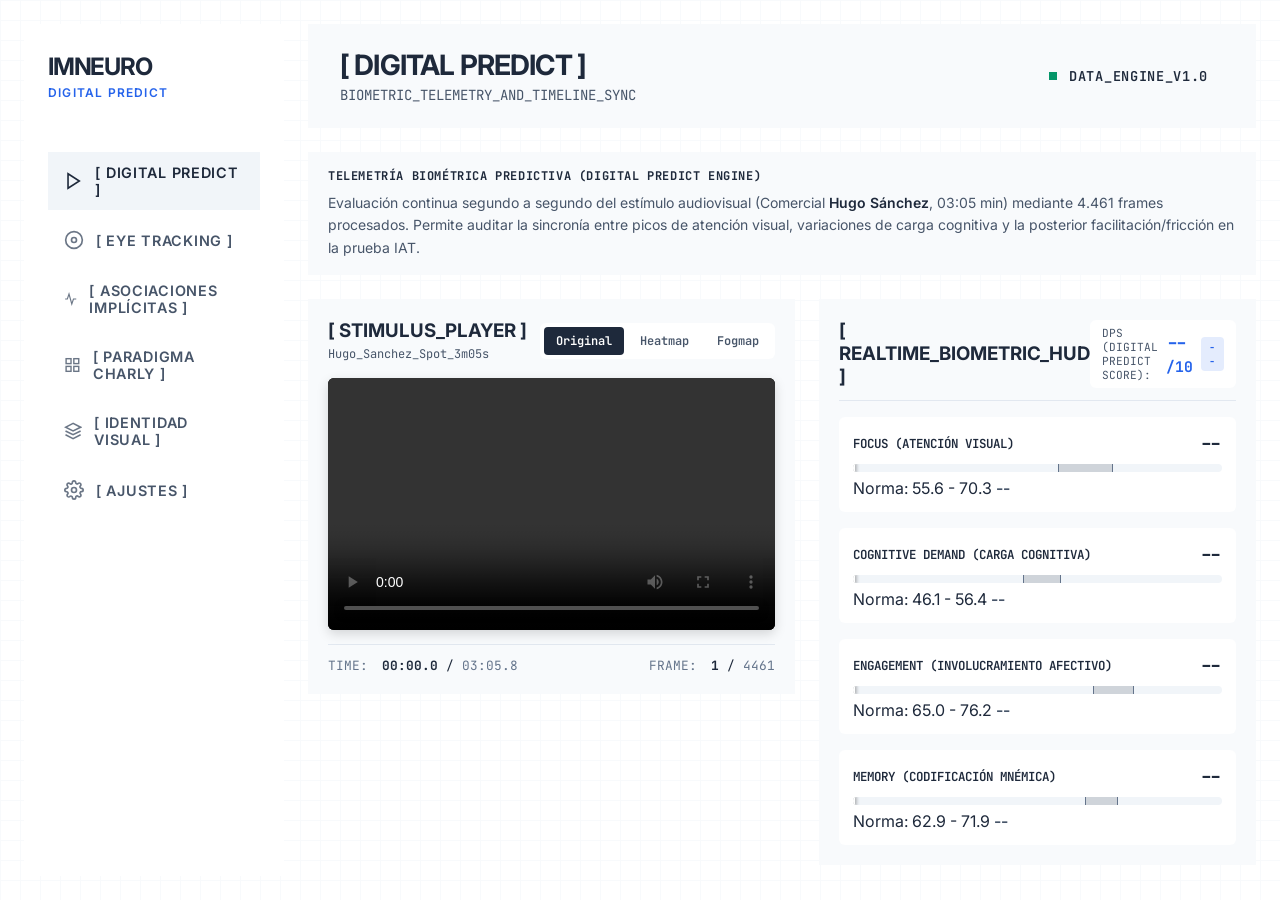
==== commit 95f22d7d: "feat(brandguard): implement Identidad Visual tab with BrandGuard score, 5 dimension cards, interacti" ====
--- a/index.html
+++ b/index.html
@@ -40,6 +40,10 @@
                     <svg viewBox="0 0 24 24" fill="none" stroke="currentColor" stroke-width="2"><rect x="3" y="3" width="7" height="7"></rect><rect x="14" y="3" width="7" height="7"></rect><rect x="14" y="14" width="7" height="7"></rect><rect x="3" y="14" width="7" height="7"></rect></svg>
                     [ PARADIGMA CHARLY ]
                 </li>
+                <li data-view="identidad">
+                    <svg viewBox="0 0 24 24" fill="none" stroke="currentColor" stroke-width="2"><path d="M12 2L2 7l10 5 10-5-10-5z"></path><path d="M2 17l10 5 10-5"></path><path d="M2 12l10 5 10-5"></path></svg>
+                    [ IDENTIDAD VISUAL ]
+                </li>
                 <li data-view="settings">
                     <svg viewBox="0 0 24 24" fill="none" stroke="currentColor" stroke-width="2"><circle cx="12" cy="12" r="3"></circle><path d="M19.4 15a1.65 1.65 0 0 0 .33 1.82l.06.06a2 2 0 0 1 0 2.83 2 2 0 0 1-2.83 0l-.06-.06a1.65 1.65 0 0 0-1.82-.33 1.65 1.65 0 0 0-1 1.51V21a2 2 0 0 1-2 2 2 2 0 0 1-2-2v-.09A1.65 1.65 0 0 0 9 19.4a1.65 1.65 0 0 0-1.82.33l-.06.06a2 2 0 0 1-2.83 0 2 2 0 0 1 0-2.83l.06-.06a1.65 1.65 0 0 0 .33-1.82 1.65 1.65 0 0 0-1.51-1H3a2 2 0 0 1-2-2 2 2 0 0 1 2-2h.09A1.65 1.65 0 0 0 4.6 9a1.65 1.65 0 0 0-.33-1.82l-.06-.06a2 2 0 0 1 0-2.83 2 2 0 0 1 2.83 0l.06.06a1.65 1.65 0 0 0 1.82.33H9a1.65 1.65 0 0 0 1-1.51V3a2 2 0 0 1 2-2 2 2 0 0 1 2 2v.09a1.65 1.65 0 0 0 1 1.51 1.65 1.65 0 0 0 1.82-.33l.06-.06a2 2 0 0 1 2.83 0 2 2 0 0 1 0 2.83l-.06.06a1.65 1.65 0 0 0-.33 1.82V9a1.65 1.65 0 0 0 1.51 1H21a2 2 0 0 1 2 2 2 2 0 0 1-2 2h-.09a1.65 1.65 0 0 0-1.51 1z"></path></svg>
                     [ AJUSTES ]
@@ -206,15 +210,6 @@
                         </div>
                     </div>
 
-                    <!-- Monadic Analysis -->
-                    <div class="chart-card glass-panel full-width" style="margin-top: 24px;">
-                        <h3>[ ANÁLISIS_MONÁDICO: CHARLY LIFT ]</h3>
-                        <p class="chart-description">CONTROL (SIN ESTÍMULO) VS PRIMING (CON ESTÍMULO)</p>
-                        <div class="chart-container large" style="height: 450px;">
-                            <div id="iatMonadicChart" style="width:100%;height:100%;"></div>
-                        </div>
-                    </div>
-
                     <!-- Unified Benchmark Analysis -->
                     <div class="chart-card glass-panel full-width" style="margin-top: 24px;">
                         <div class="benchmark-header-wrap">
@@ -480,7 +475,7 @@
                             </div>
                             <span class="benchmark-tag">BENCHMARK PENTAGONAL</span>
                         </div>
-                        <div class="chart-container" style="height: 340px;">
+                        <div class="chart-container" style="height: 400px;">
                             <div id="paradigmMacroChart" style="width:100%;height:100%;"></div>
                         </div>
                     </div>
@@ -494,7 +489,7 @@
                             </div>
                             <span class="benchmark-tag">CALIDAD ATENCIONAL</span>
                         </div>
-                        <div class="chart-container" style="height: 300px;">
+                        <div class="chart-container" style="height: 480px;">
                             <div id="paradigmKChart" style="width:100%;height:100%;"></div>
                         </div>
                     </div>
@@ -625,6 +620,74 @@
                     </div>
                 </div>
 
+                <!-- 4. Identidad Visual (BrandGuard / Brand Book) View -->
+                <div id="identidad" class="view">
+                    <div class="brandguard-container">
+                        <!-- Header Card -->
+                        <div class="brandguard-header">
+                            <div class="brandguard-header-left">
+                                <div class="brandguard-gauge-wrap">
+                                    <svg class="brandguard-gauge-svg" viewBox="0 0 86 86">
+                                        <circle class="gauge-bg" cx="43" cy="43" r="38"></circle>
+                                        <circle id="bgGaugeCircle" class="gauge-progress" cx="43" cy="43" r="38" style="stroke-dasharray: 238.76; stroke-dashoffset: 26.26;"></circle>
+                                    </svg>
+                                    <div id="bgScoreVal" class="gauge-text">89%</div>
+                                </div>
+                                <div class="brandguard-header-titles">
+                                    <h3>BRANDGUARD SCORE</h3>
+                                    <div id="bgScoreStatus" class="bg-main-title">Alineación alta</div>
+                                    <div id="bgScoreSubstatus" class="bg-subtext">Simulación demo</div>
+                                </div>
+                            </div>
+                            <div class="brandguard-header-right">
+                                <h2>IDENTIDAD VISUAL / BRAND BOOK</h2>
+                                <p>Marca, objetivo y coherencia visual en una sola lectura.</p>
+                            </div>
+                        </div>
+
+                        <!-- 5 Dimension Cards Grid -->
+                        <div id="brandguardGrid" class="brandguard-grid">
+                            <!-- Injected dynamically by js/identidad_charts.js -->
+                        </div>
+
+                        <!-- Deep-Dive Detail Panel (Collapsible) -->
+                        <div id="dimensionDetailPanel" class="dimension-detail-panel" style="display: none;">
+                            <!-- Injected dynamically when a card is clicked -->
+                        </div>
+
+                        <!-- Bottom Control Area -->
+                        <div class="brandguard-bottom">
+                            <!-- Left: Objetivo de Comunicación -->
+                            <div class="comm-objective-card">
+                                <div class="comm-header-label">OBJETIVO DE COMUNICACIÓN</div>
+                                <div class="comm-toggle-container">
+                                    <button id="btnCommBranding" class="comm-toggle-btn active">Branding</button>
+                                    <button id="btnCommPerformance" class="comm-toggle-btn">Performance</button>
+                                </div>
+                                <div class="comm-verdict-wrap">
+                                    <h4 id="bgObjTitle">La pieza sí construye memoria de marca.</h4>
+                                    <p id="bgObjScoreText">Score objetivo: 92%</p>
+                                </div>
+                            </div>
+
+                            <!-- Right: Diagnóstico y Accionable -->
+                            <div class="diagnostic-card">
+                                <div class="diagnostic-header">
+                                    <svg viewBox="0 0 24 24" width="16" height="16" fill="none" stroke="#ea580c" stroke-width="2"><circle cx="12" cy="12" r="10"/><circle cx="12" cy="12" r="6"/><circle cx="12" cy="12" r="2"/></svg>
+                                    DIAGNÓSTICO Y ACCIONABLE
+                                </div>
+                                <div id="bgDiagText" class="diagnostic-body">
+                                    Logo, paleta y códigos visuales llegan de forma consistente; falta reforzar la firma durante los picos de acción.
+                                </div>
+                                <div class="diagnostic-divider"></div>
+                                <div id="bgActionText" class="actionable-body">
+                                    Mantener el código de marca durante la secuencia deportiva y cerrar en producto + firma Neurolab.
+                                </div>
+                            </div>
+                        </div>
+                    </div>
+                </div>
+
                 <!-- 5. Settings View (Placeholder) -->
                 <div id="settings" class="view">
                     <div class="validation-box">
@@ -728,7 +791,7 @@
                                         <span id="hudValEngagement" class="meter-val">--</span>
                                     </div>
                                     <div class="progress-track">
-                                        <div id="hudBarEngagement" class="progress-fill fill-green" style="width: 0%;"></div>
+                                        <div id="hudBarEngagement" class="progress-fill fill-emerald fill-green" style="width: 0%;"></div>
                                         <div class="benchmark-range" style="left: 65.0%; width: 11.2%;" title="Rango Óptimo: 65.0% - 76.2%"></div>
                                         <div id="avgPointerEngagement" class="avg-pointer" style="left: 0%;" title="Promedio Acumulado"></div>
                                     </div>
@@ -798,9 +861,10 @@
         </main>
     </div>
 
-    <script src="js/telemetry.js?v=21"></script>
-    <script src="js/iat_charts.js?v=21"></script>
-    <script src="js/paradigma_charts.js?v=21"></script>
-    <script src="js/app.js?v=21"></script>
+    <script src="js/telemetry.js?v=27"></script>
+    <script src="js/iat_charts.js?v=27"></script>
+    <script src="js/paradigma_charts.js?v=27"></script>
+    <script src="js/identidad_charts.js?v=27"></script>
+    <script src="js/app.js?v=27"></script>
 </body>
 </html>
--- a/css/styles.css
+++ b/css/styles.css
@@ -753,7 +753,7 @@
 
 .fill-blue { background: #2563eb; }
 .fill-amber { background: #d97706; }
-.fill-emerald { background: #059669; }
+.fill-emerald, .fill-green { background: #059669; }
 .fill-purple { background: #7c3aed; }
 
 .benchmark-range {
@@ -1450,6 +1450,30 @@
     background: rgba(248, 250, 252, 0.8);
 }
 
+@keyframes rowGlider {
+    from {
+        opacity: 0;
+        transform: translateY(6px);
+    }
+    to {
+        opacity: 1;
+        transform: translateY(0);
+    }
+}
+
+.paradigm-leaderboard-table tbody tr {
+    animation: rowGlider 0.32s cubic-bezier(0.16, 1, 0.3, 1) both;
+}
+
+@keyframes badgePop {
+    0% { transform: scale(0.92); opacity: 0.6; }
+    100% { transform: scale(1); opacity: 1; }
+}
+
+.badge-animate {
+    animation: badgePop 0.28s cubic-bezier(0.16, 1, 0.3, 1) forwards;
+}
+
 .paradigm-leaderboard-table tr.charly-highlight-row {
     background: rgba(234, 88, 12, 0.05);
     border-left: 3px solid #ea580c;
@@ -1657,7 +1681,417 @@
 .glossary-desc {
     font-size: 0.78rem;
     color: var(--text-secondary);
+    line-height: 1.4;
+}
+
+/* ==========================================================================
+   MÓDULO: IDENTIDAD VISUAL (BRANDGUARD™ / BRAND BOOK)
+   ========================================================================== */
+
+.brandguard-container {
+    display: flex;
+    flex-direction: column;
+    gap: 20px;
+    margin-top: 10px;
+}
+
+/* Header Card */
+.brandguard-header {
+    display: flex;
+    justify-content: space-between;
+    align-items: center;
+    padding: 20px 28px;
+    background: #ffffff;
+    border: 1px solid var(--glass-border);
+    border-radius: 14px;
+    box-shadow: 0 2px 12px rgba(0, 0, 0, 0.02);
+}
+
+.brandguard-header-left {
+    display: flex;
+    align-items: center;
+    gap: 20px;
+}
+
+.brandguard-gauge-wrap {
+    position: relative;
+    width: 86px;
+    height: 86px;
+    display: flex;
+    align-items: center;
+    justify-content: center;
+}
+
+.brandguard-gauge-svg {
+    width: 86px;
+    height: 86px;
+    transform: rotate(-90deg);
+}
+
+.gauge-bg {
+    fill: none;
+    stroke: rgba(234, 88, 12, 0.12);
+    stroke-width: 6.5;
+}
+
+.gauge-progress {
+    fill: none;
+    stroke: #ea580c;
+    stroke-width: 6.5;
+    stroke-linecap: round;
+    transition: stroke-dashoffset 0.6s cubic-bezier(0.16, 1, 0.3, 1);
+}
+
+.gauge-text {
+    position: absolute;
+    font-family: 'JetBrains Mono', monospace;
+    font-size: 1.3rem;
+    font-weight: 800;
+    color: #0f172a;
+}
+
+.brandguard-header-titles h3 {
+    font-family: 'JetBrains Mono', monospace;
+    font-size: 0.8rem;
+    letter-spacing: 0.8px;
+    color: #64748b;
+    margin-bottom: 3px;
+    text-transform: uppercase;
+}
+
+.brandguard-header-titles .bg-main-title {
+    font-size: 1.25rem;
+    font-weight: 800;
+    color: #0f172a;
+    margin-bottom: 3px;
+}
+
+.brandguard-header-titles .bg-subtext {
+    font-size: 0.82rem;
+    color: #64748b;
+}
+
+.brandguard-header-right {
+    text-align: right;
+}
+
+.brandguard-header-right h2 {
+    font-family: 'JetBrains Mono', monospace;
+    font-size: 0.85rem;
+    font-weight: 700;
+    letter-spacing: 0.6px;
+    color: #0f172a;
+    margin-bottom: 4px;
+}
+
+.brandguard-header-right p {
+    font-size: 0.84rem;
+    color: #64748b;
+}
+
+/* Grid de 5 Dimensiones */
+.brandguard-grid {
+    display: grid;
+    grid-template-columns: repeat(3, 1fr);
+    gap: 16px;
+}
+
+@media (max-width: 1024px) {
+    .brandguard-grid {
+        grid-template-columns: repeat(2, 1fr);
+    }
+}
+
+@media (max-width: 640px) {
+    .brandguard-grid {
+        grid-template-columns: 1fr;
+    }
+}
+
+.brandguard-card {
+    background: #ffffff;
+    border: 1px solid var(--glass-border);
+    border-radius: 14px;
+    padding: 22px;
+    cursor: pointer;
+    transition: all 0.25s cubic-bezier(0.16, 1, 0.3, 1);
+    position: relative;
+    box-shadow: 0 2px 8px rgba(0, 0, 0, 0.02);
+}
+
+.brandguard-card:hover {
+    transform: translateY(-2px);
+    border-color: rgba(234, 88, 12, 0.4);
+    box-shadow: 0 8px 24px rgba(234, 88, 12, 0.08);
+}
+
+.brandguard-card.active {
+    border-color: #ea580c;
+    background: rgba(234, 88, 12, 0.02);
+    box-shadow: 0 0 0 1px #ea580c, 0 8px 24px rgba(234, 88, 12, 0.1);
+}
+
+.card-top-row {
+    display: flex;
+    justify-content: space-between;
+    align-items: center;
+    margin-bottom: 14px;
+}
+
+.dim-icon-wrapper {
+    width: 40px;
+    height: 40px;
+    border-radius: 10px;
+    background: rgba(234, 88, 12, 0.09);
+    display: flex;
+    align-items: center;
+    justify-content: center;
+}
+
+.dim-score-kpi {
+    font-family: 'JetBrains Mono', monospace;
+    font-size: 1.55rem;
+    font-weight: 800;
+    color: #0f172a;
+}
+
+.dim-title {
+    font-size: 0.98rem;
+    font-weight: 700;
+    color: #0f172a;
+    margin-bottom: 5px;
+}
+
+.dim-desc {
+    font-size: 0.83rem;
+    color: #64748b;
     line-height: 1.45;
 }
 
-
+/* Deep-Dive Detail Panel */
+.dimension-detail-panel {
+    animation: rowGlider 0.35s cubic-bezier(0.16, 1, 0.3, 1) forwards;
+}
+
+.detail-card-inner {
+    background: #ffffff;
+    border: 1.5px solid #ea580c;
+    border-radius: 14px;
+    padding: 24px;
+    box-shadow: 0 8px 28px rgba(234, 88, 12, 0.09);
+}
+
+.detail-header {
+    display: flex;
+    justify-content: space-between;
+    align-items: center;
+    margin-bottom: 18px;
+    padding-bottom: 14px;
+    border-bottom: 1px solid rgba(234, 88, 12, 0.15);
+}
+
+.detail-title-wrap {
+    display: flex;
+    align-items: center;
+    gap: 12px;
+}
+
+.detail-badge {
+    font-family: 'JetBrains Mono', monospace;
+    font-size: 0.75rem;
+    font-weight: 800;
+    background: #ea580c;
+    color: #ffffff;
+    padding: 4px 10px;
+    border-radius: 6px;
+}
+
+.detail-title-wrap h4 {
+    font-size: 1.05rem;
+    font-weight: 700;
+    color: #0f172a;
+}
+
+.detail-close-btn {
+    background: rgba(15, 23, 42, 0.06);
+    border: none;
+    padding: 6px 12px;
+    border-radius: 6px;
+    font-family: 'JetBrains Mono', monospace;
+    font-size: 0.78rem;
+    font-weight: 600;
+    color: #475569;
+    cursor: pointer;
+    transition: all 0.2s ease;
+}
+
+.detail-close-btn:hover {
+    background: rgba(234, 88, 12, 0.15);
+    color: #ea580c;
+}
+
+.detail-grid {
+    display: grid;
+    grid-template-columns: 1fr 1fr;
+    gap: 16px;
+}
+
+@media (max-width: 768px) {
+    .detail-grid {
+        grid-template-columns: 1fr;
+    }
+}
+
+.detail-item {
+    background: #f8fafc;
+    border: 1px solid var(--glass-border);
+    border-radius: 8px;
+    padding: 14px;
+}
+
+.detail-item.full-width {
+    grid-column: 1 / -1;
+}
+
+.detail-label {
+    font-family: 'JetBrains Mono', monospace;
+    font-size: 0.72rem;
+    font-weight: 800;
+    color: #64748b;
+    margin-bottom: 6px;
+    display: block;
+}
+
+.detail-value {
+    font-size: 0.88rem;
+    color: #0f172a;
+    line-height: 1.5;
+}
+
+.detail-value.highlight {
+    color: #ea580c;
+    font-weight: 600;
+}
+
+/* Bottom Control Area (2 Columns) */
+.brandguard-bottom {
+    display: grid;
+    grid-template-columns: 1fr 1.6fr;
+    gap: 16px;
+}
+
+@media (max-width: 900px) {
+    .brandguard-bottom {
+        grid-template-columns: 1fr;
+    }
+}
+
+.comm-objective-card {
+    background: #ffffff;
+    border: 1px solid var(--glass-border);
+    border-radius: 14px;
+    padding: 24px;
+    display: flex;
+    flex-direction: column;
+    justify-content: space-between;
+}
+
+.comm-header-label {
+    font-family: 'JetBrains Mono', monospace;
+    font-size: 0.76rem;
+    font-weight: 800;
+    color: #475569;
+    letter-spacing: 0.6px;
+    margin-bottom: 14px;
+    text-transform: uppercase;
+}
+
+.comm-toggle-container {
+    display: grid;
+    grid-template-columns: 1fr 1fr;
+    gap: 8px;
+    margin-bottom: 20px;
+}
+
+.comm-toggle-btn {
+    border: 1px solid #cbd5e1;
+    background: #ffffff;
+    color: #334155;
+    font-family: 'Inter', sans-serif;
+    font-size: 0.88rem;
+    font-weight: 700;
+    padding: 11px 16px;
+    border-radius: 8px;
+    cursor: pointer;
+    transition: all 0.2s cubic-bezier(0.16, 1, 0.3, 1);
+    text-align: center;
+}
+
+.comm-toggle-btn:hover {
+    border-color: #ea580c;
+    color: #ea580c;
+}
+
+.comm-toggle-btn.active {
+    background: #ea580c;
+    color: #ffffff;
+    border-color: #ea580c;
+    box-shadow: 0 4px 14px rgba(234, 88, 12, 0.3);
+}
+
+.comm-verdict-wrap h4 {
+    font-size: 1.05rem;
+    font-weight: 800;
+    color: #0f172a;
+    margin-bottom: 6px;
+    line-height: 1.4;
+}
+
+.comm-verdict-wrap p {
+    font-family: 'JetBrains Mono', monospace;
+    font-size: 0.82rem;
+    color: #64748b;
+}
+
+.diagnostic-card {
+    background: #ffffff;
+    border: 1px solid var(--glass-border);
+    border-radius: 14px;
+    padding: 24px;
+    display: flex;
+    flex-direction: column;
+    justify-content: space-between;
+}
+
+.diagnostic-header {
+    display: flex;
+    align-items: center;
+    gap: 8px;
+    font-family: 'JetBrains Mono', monospace;
+    font-size: 0.78rem;
+    font-weight: 800;
+    color: #ea580c;
+    letter-spacing: 0.6px;
+    margin-bottom: 14px;
+    text-transform: uppercase;
+}
+
+.diagnostic-body {
+    font-size: 0.95rem;
+    color: #334155;
+    line-height: 1.55;
+    margin-bottom: 16px;
+}
+
+.diagnostic-divider {
+    height: 1px;
+    background: #f1f5f9;
+    margin-bottom: 16px;
+}
+
+.actionable-body {
+    font-size: 0.92rem;
+    font-weight: 700;
+    color: #ea580c;
+    line-height: 1.5;
+}
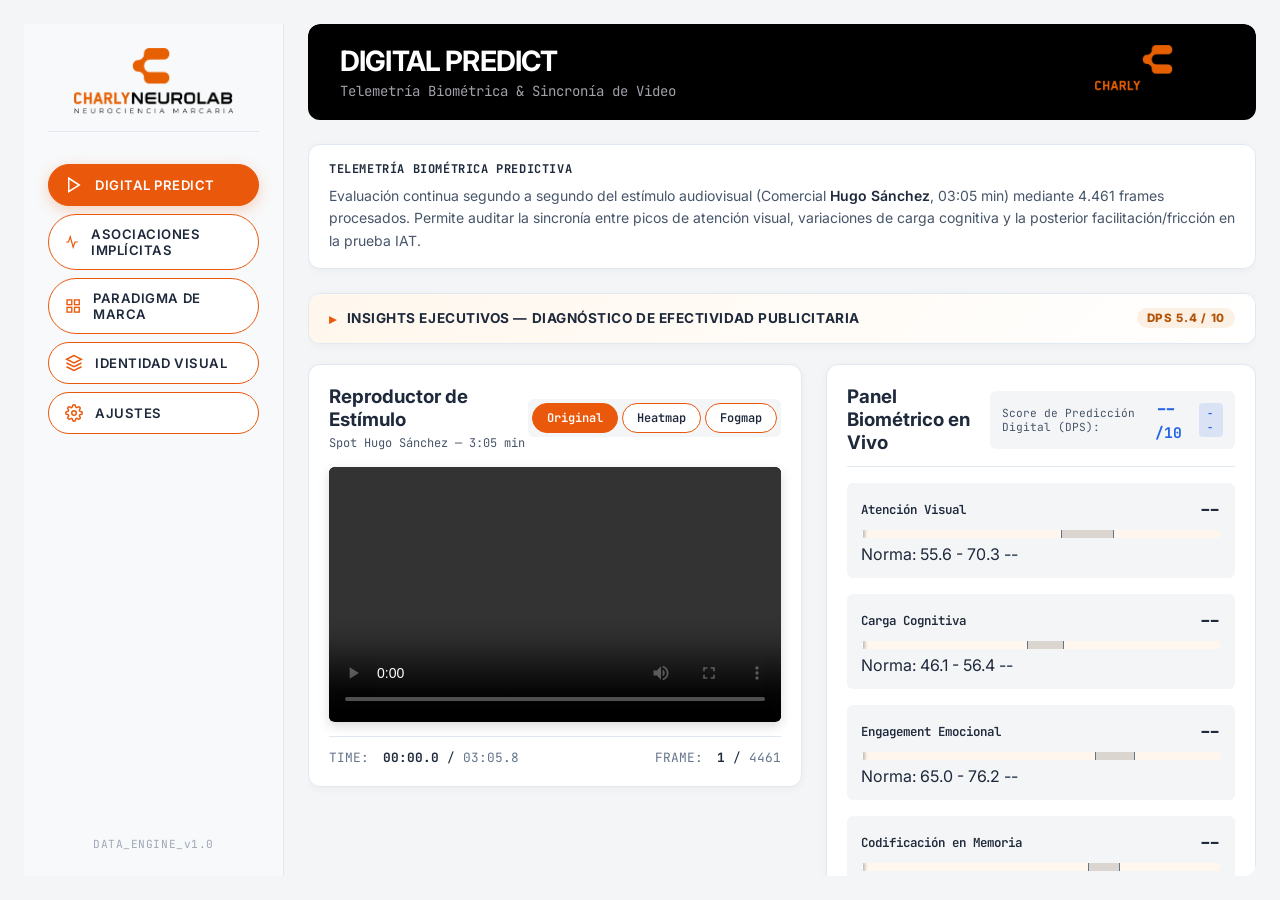
==== commit ea247bea: "feat(ui): corporate redesign, executive insight panels, clean typography, and brand guard integratio" ====
--- a/index.html
+++ b/index.html
@@ -11,90 +11,130 @@
     <!-- Plotly.js -->
     <script src="https://cdn.plot.ly/plotly-2.32.0.min.js"></script>
     <!-- Custom CSS -->
-    <link rel="stylesheet" href="css/styles.css?v=17">
+    <link rel="stylesheet" href="css/styles.css?v=28">
 </head>
 <body>
     <div class="app-container">
         <!-- Sidebar Navigation -->
-        <nav class="sidebar glass-panel">
+        <nav class="sidebar">
             <div class="brand">
-                <div class="logo-icon"></div>
-                <h2>IMNeuro</h2>
-                <span>Digital Predict</span>
+                <img src="assets/logos/charly_logo_color.png" alt="Charly Neurolab">
             </div>
             
             <ul class="nav-links">
                 <li class="active" data-view="telemetry">
                     <svg viewBox="0 0 24 24" fill="none" stroke="currentColor" stroke-width="2"><polygon points="5 3 19 12 5 21 5 3"></polygon></svg>
-                    [ DIGITAL PREDICT ]
-                </li>
-                <li data-view="eyetracking">
-                    <svg viewBox="0 0 24 24" fill="none" stroke="currentColor" stroke-width="2"><circle cx="12" cy="12" r="10"></circle><circle cx="12" cy="12" r="3"></circle></svg>
-                    [ EYE TRACKING ]
+                    DIGITAL PREDICT
                 </li>
                 <li data-view="iat">
                     <svg viewBox="0 0 24 24" fill="none" stroke="currentColor" stroke-width="2"><path d="M2 12h4l3-9 5 18 3-9h5"></path></svg>
-                    [ ASOCIACIONES IMPLÍCITAS ]
+                    ASOCIACIONES IMPLÍCITAS
                 </li>
                 <li data-view="paradigma">
                     <svg viewBox="0 0 24 24" fill="none" stroke="currentColor" stroke-width="2"><rect x="3" y="3" width="7" height="7"></rect><rect x="14" y="3" width="7" height="7"></rect><rect x="14" y="14" width="7" height="7"></rect><rect x="3" y="14" width="7" height="7"></rect></svg>
-                    [ PARADIGMA CHARLY ]
+                    PARADIGMA DE MARCA
                 </li>
                 <li data-view="identidad">
                     <svg viewBox="0 0 24 24" fill="none" stroke="currentColor" stroke-width="2"><path d="M12 2L2 7l10 5 10-5-10-5z"></path><path d="M2 17l10 5 10-5"></path><path d="M2 12l10 5 10-5"></path></svg>
-                    [ IDENTIDAD VISUAL ]
+                    IDENTIDAD VISUAL
                 </li>
                 <li data-view="settings">
                     <svg viewBox="0 0 24 24" fill="none" stroke="currentColor" stroke-width="2"><circle cx="12" cy="12" r="3"></circle><path d="M19.4 15a1.65 1.65 0 0 0 .33 1.82l.06.06a2 2 0 0 1 0 2.83 2 2 0 0 1-2.83 0l-.06-.06a1.65 1.65 0 0 0-1.82-.33 1.65 1.65 0 0 0-1 1.51V21a2 2 0 0 1-2 2 2 2 0 0 1-2-2v-.09A1.65 1.65 0 0 0 9 19.4a1.65 1.65 0 0 0-1.82.33l-.06.06a2 2 0 0 1-2.83 0 2 2 0 0 1 0-2.83l.06-.06a1.65 1.65 0 0 0 .33-1.82 1.65 1.65 0 0 0-1.51-1H3a2 2 0 0 1-2-2 2 2 0 0 1 2-2h.09A1.65 1.65 0 0 0 4.6 9a1.65 1.65 0 0 0-.33-1.82l-.06-.06a2 2 0 0 1 0-2.83 2 2 0 0 1 2.83 0l.06.06a1.65 1.65 0 0 0 1.82.33H9a1.65 1.65 0 0 0 1-1.51V3a2 2 0 0 1 2-2 2 2 0 0 1 2 2v.09a1.65 1.65 0 0 0 1 1.51 1.65 1.65 0 0 0 1.82-.33l.06-.06a2 2 0 0 1 2.83 0 2 2 0 0 1 0 2.83l-.06.06a1.65 1.65 0 0 0-.33 1.82V9a1.65 1.65 0 0 0 1.51 1H21a2 2 0 0 1 2 2 2 2 0 0 1-2 2h-.09a1.65 1.65 0 0 0-1.51 1z"></path></svg>
-                    [ AJUSTES ]
+                    AJUSTES
                 </li>
             </ul>
+
+            <div class="sidebar-version-badge">
+                <span>DATA_ENGINE_v1.0</span>
+            </div>
         </nav>
 
         <!-- Main Content Area -->
         <main class="main-content">
-            <header class="topbar glass-panel">
+            <header class="topbar">
                 <div class="header-title">
-                    <h1 id="view-title">[ DIGITAL PREDICT ]</h1>
-                    <p id="view-subtitle">BIOMETRIC_TELEMETRY_AND_TIMELINE_SYNC</p>
+                    <h1 id="view-title">DIGITAL PREDICT</h1>
+                    <p id="view-subtitle">Telemetría Biométrica & Sincronía de Video</p>
                 </div>
-                <div class="user-profile">
-                    <div class="status-indicator"></div>
-                    <span>DATA_ENGINE_V1.0</span>
-                </div>
+                <img src="assets/logos/charly_logo_color.png" alt="Charly Neurolab" class="topbar-logo">
             </header>
 
             <!-- Views Container -->
             <div class="views-container">
                 
-                <!-- 2. Eye Tracking View (Placeholder) -->
-                <div id="eyetracking" class="view">
-                    <div class="validation-box">
-                        <h4>Eye Tracking Analytics</h4>
-                        <p>Módulo de análisis visual para Ecommerce e Instagram (En desarrollo).</p>
-                    </div>
-                </div>
+
 
                 <!-- 3. Asociaciones Implícitas (IAT) View -->
                 <div id="iat" class="view">
                     <div class="validation-box">
-                        <h4>Implicit Association Test (IAT) - Demo Charly vs Puma</h4>
+                        <h4>Test de Asociaciones Implícitas (IAT) — Charly vs Puma</h4>
                         <p>Análisis del impacto cognitivo y percepción de marca midiendo tiempos de reacción. Los gráficos muestran cómo la exposición a contenido (Priming) modifica las asociaciones subconscientes de los consumidores frente al grupo Control.</p>
                     </div>
+
+                    <!-- Executive Insights Panel -->
+                    <details class="exec-insights-panel">
+                        <summary>
+                            INSIGHTS EJECUTIVOS — MAPA DE PERCEPCIÓN DE MARCA
+                            <span class="insights-badge badge-ok">LIFT +22%</span>
+                        </summary>
+                        <div class="exec-insights-body">
+                            <div class="insights-score-row">
+                                <div class="insights-score-big">+22%</div>
+                                <div>
+                                    <div class="insights-score-label">Lift Promedio Post-Estímulo</div>
+                                    <div class="insights-score-status" style="color:#059669">El spot SÍ mueve la aguja — retorno cognitivo medible</div>
+                                </div>
+                            </div>
+
+                            <table class="insights-mini-table">
+                                <thead><tr><th>Atributo</th><th>Charly</th><th>Puma</th><th>Líder</th><th>Brecha</th></tr></thead>
+                                <tbody>
+                                    <tr><td><strong>Ecológico</strong></td><td class="val-ok">32.9</td><td>22.6</td><td class="val-ok">Charly </td><td class="val-ok">+10.3</td></tr>
+                                    <tr><td>Comodidad</td><td>20.8</td><td>35.0</td><td>Puma</td><td class="val-bad">-14.2</td></tr>
+                                    <tr><td>Diseño</td><td>17.1</td><td>57.8</td><td>Puma</td><td class="val-bad">-40.7</td></tr>
+                                    <tr><td>Premium</td><td>5.4</td><td>66.3</td><td>Puma</td><td class="val-bad">-60.9</td></tr>
+                                </tbody>
+                            </table>
+
+                            <div class="insights-findings">
+                                <div class="insight-item">
+                                    <span class="insight-icon"></span>
+                                    <div class="insight-text"><strong>Fútbol: mayor crecimiento absoluto</strong> (+35.3 pts). El spot Hugo Sánchez activó fuertemente esta asociación, de 1.6 a 36.9 pts.</div>
+                                </div>
+                                <div class="insight-item">
+                                    <span class="insight-icon"></span>
+                                    <div class="insight-text"><strong>Ecológico: territorio blindado.</strong> Único atributo donde Charly supera a Puma con y sin estímulo. Pilar de comunicación permanente.</div>
+                                </div>
+                                <div class="insight-item">
+                                    <span class="insight-icon"></span>
+                                    <div class="insight-text"><strong>Premium y Calidad retrocedieron</strong> (-3.0 y -5.0 pts). El tono del spot es más "popular" que "aspiracional", lo que erosiona percepción premium.</div>
+                                </div>
+                                <div class="insight-item">
+                                    <span class="insight-icon"></span>
+                                    <div class="insight-text"><strong>Diseño: brecha más grande</strong> (-40.7 pts vs Puma). Requiere intervención de producto, no solo comunicación publicitaria.</div>
+                                </div>
+                            </div>
+
+                            <div class="insights-verdict">
+                                <div class="insights-verdict-label">Veredicto</div>
+                                El comercial es <strong>efectivo para Fútbol y Ecológico</strong>, pero no mejora la percepción Premium. Recomendación: mantener Ecológico + Fútbol como ejes, crear pieza separada con tono aspiracional para Premium, e intervenir producto para Diseño.
+                            </div>
+                        </div>
+                    </details>
                     
                     <div class="kpi-grid">
                         <div class="kpi-card glass-panel">
-                            <h3>[ LIFT_PROMEDIO ]</h3>
+                            <h3>LIFT PROMEDIO</h3>
                             <div class="kpi-value text-success">+22%</div>
-                            <p class="kpi-subtext">INCREMENTO_COGNITIVO_POST_PRIMING</p>
+                            <p class="kpi-subtext">Incremento cognitivo post-estímulo</p>
                         </div>
                         <div class="kpi-card glass-panel">
-                            <h3>[ TOP_GROWTH ]</h3>
+                            <h3>MAYOR CRECIMIENTO</h3>
                             <div class="kpi-value">FUTBOL</div>
                             <p class="kpi-subtext">LIFT: +28.6 PUNTOS (1.6 &rarr; 36.9)</p>
                         </div>
                         <div class="kpi-card glass-panel">
-                            <h3>[ KEY_ADVANTAGE ]</h3>
+                            <h3>VENTAJA CLAVE</h3>
                             <div class="kpi-value text-success">ECOLÓGICO</div>
                             <p class="kpi-subtext">CHARLY 38.3 vs PUMA 22.0</p>
                         </div>
@@ -104,8 +144,8 @@
                     <div class="chart-card glass-panel full-width" style="margin-top: 24px;">
                         <div class="chart-header" style="display:flex; justify-content:space-between; align-items:flex-start;">
                             <div>
-                                <h3>[ AR_SHIFT ] DIFERENCIAL_SEMÁNTICO</h3>
-                                <p class="chart-description">TARGET_VS_CONTROL_DELTA</p>
+                                <h3>Diferencial Semántico (AR Shift)</h3>
+                                <p class="chart-description">Delta entre grupo Target vs Control</p>
                             </div>
                             <div class="priming-toggle-container">
                                 <span class="toggle-label active">Control</span>
@@ -123,16 +163,16 @@
 
                     <!-- Lift Table -->
                     <div class="chart-card glass-panel full-width" style="margin-top: 24px;">
-                        <h3>[ LIFT_ANALYSIS ] TABLA DE IMPACTO</h3>
-                        <p class="chart-description">INCREMENTO NUMÉRICO GENERADO POR EL ESTÍMULO (PRIMING) SOBRE EL GRUPO CONTROL</p>
+                        <h3>Tabla de Impacto (Lift)</h3>
+                        <p class="chart-description">Incremento numérico generado por el estímulo sobre el grupo control</p>
                         
                         <div class="lift-table-container" style="margin-top: 20px;">
                             <div class="lift-table">
                                 <!-- Headers -->
                                 <div class="lift-row lift-header">
                                     <div class="lift-cell attr-col" style="justify-content: flex-end;">Polo Izquierdo (+)</div>
-                                    <div class="lift-cell">🔵 Control</div>
-                                    <div class="lift-cell">⚪ Priming</div>
+                                    <div class="lift-cell">Control</div>
+                                    <div class="lift-cell">Priming</div>
                                     <div class="lift-cell">Shift (Δ)</div>
                                     <div class="lift-cell attr-col">Polo Derecho (-)</div>
                                 </div>
@@ -214,8 +254,8 @@
                     <div class="chart-card glass-panel full-width" style="margin-top: 24px;">
                         <div class="benchmark-header-wrap">
                             <div>
-                                <h3>[ IAT BENCHMARK: INTERACTIVO ] CHARLY VS PUMA</h3>
-                                <p class="chart-description">ANÁLISIS COMPARATIVO SECTORIAL CON CONMUTACIÓN DINÁMICA DE ESTÍMULO</p>
+                                <h3>Benchmark IAT: Charly vs Puma</h3>
+                                <p class="chart-description">Análisis comparativo con conmutación dinámica de estímulo</p>
                             </div>
                             <!-- Switch Toggle Control vs Priming -->
                             <div class="bm-toggle-container">
@@ -310,7 +350,7 @@
                                             <span class="bm-delta" style="display:none;"></span>
                                         </div>
                                         <div class="bm-cell win-cell" id="bmLeader-3">
-                                            <span class="winner-badge charly">Charly ★</span>
+                                            <span class="winner-badge charly">Charly</span>
                                         </div>
                                     </div>
                                     
@@ -383,7 +423,7 @@
                     </div>
                 </div>
 
-                <!-- 4. Paradigma Charly View (Multi-Brand Study - 67 Slides) -->
+                <!-- 4. Paradigma Charly View (Multi-Brand Study) -->
                 <div id="paradigma" class="view">
                     <!-- Study Context Box -->
                     <div class="validation-box" style="border-left-color: var(--accent-secondary);">
@@ -392,12 +432,11 @@
                                 <h4>Estudio de Paradigmas de Marca: Charly vs. Competidores Globales</h4>
                                 <p>Evaluación cruzada de <strong>60 participantes (México, 30 Julio 2026)</strong> integrando <strong>IAT/IRT (Tiempos de Reacción Implícitos)</strong> y <strong>Eye Tracking en Góndola Simulada (Shelf Test)</strong> para medir cuota mental y conversión real frente a <strong>Nike, Adidas, Puma y Asics</strong>.</p>
                             </div>
-                            <span class="benchmark-tag priming-tag" style="font-size: 0.75rem;">67 DIAPOSITIVAS PROCESADAS</span>
                         </div>
 
                         <!-- Methodology & Metrics Collapsible Glossary -->
                         <details class="methodology-glossary">
-                            <summary>📖 Glosario de Métricas y Metodología (Primera Presentación)</summary>
+                            <summary>Glosario de Métricas y Metodología</summary>
                             <div class="glossary-grid">
                                 <div class="glossary-item">
                                     <div class="glossary-term"><span class="text-blue">●</span> VAI™ (Índice de Atención Visual)</div>
@@ -427,7 +466,56 @@
                         </details>
                     </div>
 
-                    <!-- Macro KPI Grid -->
+                    <!-- Executive Insights Panel -->
+                    <details class="exec-insights-panel">
+                        <summary>
+                            INSIGHTS EJECUTIVOS — ESTUDIO DE GÓNDOLA COMPETITIVO
+                            <span class="insights-badge badge-warn">2 / 8 ATRIBUTOS</span>
+                        </summary>
+                        <div class="exec-insights-body">
+                            <div class="insights-score-row">
+                                <div class="insights-score-big">2/8</div>
+                                <div>
+                                    <div class="insights-score-label">Atributos donde Charly es líder</div>
+                                    <div class="insights-score-status" style="color:#b45309">Domina en Económicos y Ecológico — pierde en 6 categorías</div>
+                                </div>
+                            </div>
+
+                            <table class="insights-mini-table">
+                                <thead><tr><th>Atributo</th><th>Posición</th><th>Rol</th></tr></thead>
+                                <tbody>
+                                    <tr><td><strong>Económicos</strong></td><td class="val-ok">1º Lugar (60.3 pts)</td><td>Dominancia — 57% cuota mental</td></tr>
+                                    <tr><td><strong>Ecológico</strong></td><td class="val-ok">2º Lugar (Hidden Gem)</td><td>Supera a Nike, Adidas y Puma</td></tr>
+                                    <tr><td>Comodidad</td><td class="val-warn">3º</td><td>Puente hacia premium</td></tr>
+                                    <tr><td>Premium / Diseño</td><td class="val-bad">5º (último)</td><td>No compite — brecha máxima</td></tr>
+                                </tbody>
+                            </table>
+
+                            <div class="insights-findings">
+                                <div class="insight-item">
+                                    <span class="insight-icon"></span>
+                                    <div class="insight-text"><strong>Doble Motor: Precio + Verde.</strong> El consumidor compra Charly por económico Y lo percibe como ambientalmente responsable. Territorio fértil para campañas masivas.</div>
+                                </div>
+                                <div class="insight-item">
+                                    <span class="insight-icon"></span>
+                                    <div class="insight-text"><strong>Fricción en deportes.</strong> En alto rendimiento, la decisión se traslada a marcas globales. Necesita avales de atletas y tecnología visible en producto.</div>
+                                </div>
+                                <div class="insight-item">
+                                    <span class="insight-icon"></span>
+                                    <div class="insight-text"><strong>Comodidad: llave para subir de nivel.</strong> El confort es el puente natural para salir de la etiqueta "marca solo económica". Facilitar prueba en exhibición física.</div>
+                                </div>
+                                <div class="insight-item">
+                                    <span class="insight-icon"></span>
+                                    <div class="insight-text"><strong>El rival real: Asics, no Nike/Adidas.</strong> El competidor directo en la mente del consumidor reflexivo es Asics, donde Charly ya gana en precio-valor.</div>
+                                </div>
+                            </div>
+
+                            <div class="insights-verdict">
+                                <div class="insights-verdict-label">Veredicto</div>
+                                Charly domina en <strong>Precio y Ecológico</strong> pero es invisible en 6 atributos. Estrategia: <strong>blindar</strong> Económicos + Ecológico, <strong>atacar</strong> Comodidad (puente a premium), <strong>pelear</strong> Fútbol (en crecimiento), e <strong>ignorar</strong> Premium y Diseño (requieren innovación de producto).
+                            </div>
+                        </div>
+                    </details>
                     <div class="kpi-grid" style="margin-top: 20px;">
                         <div class="kpi-card glass-panel">
                             <div class="kpi-header">
@@ -470,8 +558,8 @@
                     <div class="chart-card glass-panel full-width" style="margin-top: 24px;">
                         <div class="benchmark-header-wrap">
                             <div>
-                                <h3>[ PANORAMA MACRO: CHARLY VS LÍDER POR ATRIBUTO ]</h3>
-                                <p class="chart-description">SHELF SCORE COMPUESTO (60% COMPRA + 25% PICKUP + 15% VAI™)</p>
+                                <h3>Panorama Macro: Charly vs Líder por Atributo</h3>
+                                <p class="chart-description">Shelf Score compuesto (60% Compra + 25% Pickup + 15% VAI™)</p>
                             </div>
                             <span class="benchmark-tag">BENCHMARK PENTAGONAL</span>
                         </div>
@@ -484,8 +572,8 @@
                     <div class="chart-card glass-panel full-width" style="margin-top: 24px;">
                         <div class="benchmark-header-wrap">
                             <div>
-                                <h3>[ DIAGNÓSTICO ATENCIONAL: COEFICIENTE K DE CHARLY ]</h3>
-                                <p class="chart-description">CALIDAD DE ATENCIÓN VISUAL EN GÓNDOLA — INTENCIÓN DE COMPRA (+) VS DESCARTE ACTIVO (-)</p>
+                                <h3>Diagnóstico Atencional: Coeficiente K</h3>
+                                <p class="chart-description">Calidad de atención visual en góndola — Intención de compra (+) vs Descarte activo (-)</p>
                             </div>
                             <span class="benchmark-tag">CALIDAD ATENCIONAL</span>
                         </div>
@@ -498,16 +586,16 @@
                     <div class="chart-card glass-panel full-width" style="margin-top: 24px;">
                         <div class="benchmark-header-wrap">
                             <div>
-                                <h3 id="paradigmActiveTitle">[ PARADIGMA: ECONÓMICOS / ACCESIBILIDAD ]</h3>
-                                <p class="chart-description">EXPLORACIÓN DETALLADA DE GÓNDOLA Y ATENCIÓN VISUAL EYE TRACKING</p>
+                                <h3 id="paradigmActiveTitle">Paradigma: Económicos / Accesibilidad</h3>
+                                <p class="chart-description">Exploración detallada de góndola y atención visual Eye Tracking</p>
                             </div>
                             <span id="paradigmActiveTag" class="paradigm-badge-status positive">1º LUGAR ABSOLUTO (DOMINANCIA)</span>
                         </div>
 
                         <!-- Paradigm Pill Selector (8 Pills) -->
                         <div class="paradigm-pill-selector">
-                            <button class="paradigm-pill-btn active" data-paradigm="economicos">Económicos ★</button>
-                            <button class="paradigm-pill-btn" data-paradigm="ecologico">Ecológico ★</button>
+                            <button class="paradigm-pill-btn active" data-paradigm="economicos">Económicos</button>
+                            <button class="paradigm-pill-btn" data-paradigm="ecologico">Ecológico</button>
                             <button class="paradigm-pill-btn" data-paradigm="premium">Premium</button>
                             <button class="paradigm-pill-btn" data-paradigm="tecnologia">Tecnología</button>
                             <button class="paradigm-pill-btn" data-paradigm="futbol">Fútbol</button>
@@ -590,29 +678,29 @@
                     <div class="chart-card glass-panel full-width" style="margin-top: 24px;">
                         <div class="benchmark-header-wrap">
                             <div>
-                                <h3>[ DICTAMEN ESTRATÉGICO DE NEUROMARKETING ]</h3>
-                                <p class="chart-description">RECOMENDACIONES PARA EL POSICIONAMIENTO Y CAMPAÑAS DE CHARLY</p>
+                                <h3>Dictamen Estratégico de Neuromarketing</h3>
+                                <p class="chart-description">Recomendaciones para el posicionamiento y campañas de Charly</p>
                             </div>
                             <span class="benchmark-tag priming-tag">SÍNTESIS CONSULTIVA</span>
                         </div>
                         <div class="neuro-insights-grid">
                             <div class="neuro-rec-box">
-                                <div class="rec-icon text-green">★</div>
+                                <div class="rec-icon text-green">1</div>
                                 <h4>El Doble Motor: Precio Imbatible + Opción Verde</h4>
                                 <p>El consumidor no solo compra Charly por ser la opción más económica de la repisa, sino que la percibe como una <strong>marca ambientalmente responsable</strong>. Es el territorio más fértil para campañas masivas con retorno inmediato.</p>
                             </div>
                             <div class="neuro-rec-box">
-                                <div class="rec-icon text-amber">⚡</div>
+                                <div class="rec-icon text-amber">2</div>
                                 <h4>Fricción en Deportes: Necesidad de Demostrar Ingeniería</h4>
                                 <p>En categorías de alto rendimiento, la decisión de compra se traslada de inmediato a marcas globales. Para competir en fútbol y durabilidad, se requiere <strong>respaldar los modelos con avales de atletas y tecnología visible</strong> en el producto.</p>
                             </div>
                             <div class="neuro-rec-box">
-                                <div class="rec-icon text-blue">🔍</div>
+                                <div class="rec-icon text-blue">3</div>
                                 <h4>Comodidad: La Llave para Subir de Nivel</h4>
                                 <p>El confort es el <strong>puente natural para salir de la etiqueta de 'marca solo económica'</strong>. Si se destaca y facilita la prueba de comodidad en exhibición física, la tasa de compra sube de manera automática.</p>
                             </div>
                             <div class="neuro-rec-box">
-                                <div class="rec-icon text-amber">🎯</div>
+                                <div class="rec-icon text-amber">4</div>
                                 <h4>El Rival Real a Vencer: Asics, no los Gigantes Globales</h4>
                                 <p>La batalla de Charly no es competir de frente contra el marketing masivo de Nike o Adidas. <strong>El competidor directo en la mente del consumidor reflexivo es Asics</strong>, donde Charly ya demuestra ganarle con creces en relación precio-valor.</p>
                             </div>
@@ -623,6 +711,50 @@
                 <!-- 4. Identidad Visual (BrandGuard / Brand Book) View -->
                 <div id="identidad" class="view">
                     <div class="brandguard-container">
+                        <!-- Executive Insights Panel -->
+                        <details class="exec-insights-panel">
+                            <summary>
+                                INSIGHTS EJECUTIVOS — AUDITORÍA DE COHERENCIA DE MARCA
+                                <span class="insights-badge badge-ok">BRANDGUARD 89%</span>
+                            </summary>
+                            <div class="exec-insights-body">
+                                <div class="insights-score-row">
+                                    <div class="insights-score-big">89%</div>
+                                    <div>
+                                        <div class="insights-score-label">BrandGuard Score — Alineación con Brand Book</div>
+                                        <div class="insights-score-status" style="color:#059669">Alineación alta — La pieza SÍ construye memoria de marca (92%)</div>
+                                    </div>
+                                </div>
+
+                                <table class="insights-mini-table">
+                                    <thead><tr><th>Dimensión</th><th>Estado</th><th>Observación</th></tr></thead>
+                                    <tbody>
+                                        <tr><td>Logo</td><td class="val-ok">Presente</td><td>Consistente a lo largo del spot</td></tr>
+                                        <tr><td>Paleta de colores</td><td class="val-ok">Coherente</td><td>Colores corporativos mantenidos</td></tr>
+                                        <tr><td>Tipografía</td><td class="val-ok">Alineada</td><td>Fuentes según manual de marca</td></tr>
+                                        <tr><td>Composición</td><td class="val-warn">Oportunidad</td><td>Firma se pierde en picos de acción</td></tr>
+                                        <tr><td>Tono / Mood</td><td class="val-ok">Coherente</td><td>Consistente con posicionamiento</td></tr>
+                                    </tbody>
+                                </table>
+
+                                <div class="insights-findings">
+                                    <div class="insight-item">
+                                        <span class="insight-icon"></span>
+                                        <div class="insight-text"><strong>Logo, paleta y códigos visuales consistentes.</strong> La pieza es reconocible como "Charly" desde el primer segundo. Cumple con brand book.</div>
+                                    </div>
+                                    <div class="insight-item">
+                                        <span class="insight-icon"></span>
+                                        <div class="insight-text"><strong>Firma de marca se diluye en acción deportiva.</strong> Los momentos de mayor atención son donde la marca debería estar más presente, pero se pierde.</div>
+                                    </div>
+                                </div>
+
+                                <div class="insights-verdict">
+                                    <div class="insights-verdict-label">Veredicto</div>
+                                    Alta coherencia visual. Acción correctiva: <strong>insertar watermark sutil durante los 3 picos de atención</strong>, reforzar cierre con producto en primer plano + logo animado. No reducir la acción deportiva (genera el mayor engagement), sino superponer elementos de marca.
+                                </div>
+                            </div>
+                        </details>
+
                         <!-- Header Card -->
                         <div class="brandguard-header">
                             <div class="brandguard-header-left">
@@ -699,9 +831,60 @@
                 <!-- 1. Digital Predict (Stimulus Telemetry View) -->
                 <div id="telemetry" class="view active">
                     <div class="validation-box">
-                        <h4>Telemetría Biométrica Predictiva (Digital Predict Engine)</h4>
+                        <h4>Telemetría Biométrica Predictiva</h4>
                         <p>Evaluación continua segundo a segundo del estímulo audiovisual (Comercial <strong>Hugo Sánchez</strong>, 03:05 min) mediante 4.461 frames procesados. Permite auditar la sincronía entre picos de atención visual, variaciones de carga cognitiva y la posterior facilitación/fricción en la prueba IAT.</p>
                     </div>
+
+                    <!-- Executive Insights Panel -->
+                    <details class="exec-insights-panel">
+                        <summary>
+                            INSIGHTS EJECUTIVOS — DIAGNÓSTICO DE EFECTIVIDAD PUBLICITARIA
+                            <span class="insights-badge badge-warn">DPS 5.4 / 10</span>
+                        </summary>
+                        <div class="exec-insights-body">
+                            <div class="insights-score-row">
+                                <div class="insights-score-big">5.4<small style="font-size:0.5em;color:var(--text-muted)">/10</small></div>
+                                <div>
+                                    <div class="insights-score-label">Score de Predicción Digital (DPS)</div>
+                                    <div class="insights-score-status" style="color:#b45309">Aceptable — no alcanza la zona óptima (≥ 7.0)</div>
+                                </div>
+                            </div>
+
+                            <table class="insights-mini-table">
+                                <thead><tr><th>Métrica</th><th>Valor</th><th>Benchmark</th><th>Estado</th></tr></thead>
+                                <tbody>
+                                    <tr><td>Atención Visual</td><td>46.3 pts</td><td>55.6 — 70.3</td><td class="val-bad">Bajo</td></tr>
+                                    <tr><td>Carga Cognitiva</td><td>38.3 pts</td><td>46.1 — 56.4</td><td class="val-bad">Bajo</td></tr>
+                                    <tr><td>Engagement Emocional</td><td>42.2 pts</td><td>65.0 — 76.2</td><td class="val-bad">Bajo</td></tr>
+                                    <tr><td>Codificación en Memoria</td><td>55.6 pts</td><td>62.9 — 71.9</td><td class="val-warn">Cercano</td></tr>
+                                </tbody>
+                            </table>
+
+                            <div class="insights-findings">
+                                <div class="insight-item">
+                                    <span class="insight-icon"></span>
+                                    <div class="insight-text"><strong>Engagement emocional insuficiente</strong> (42.2 vs norma 65.0). El consumidor "ve" pero no "siente" el spot. Área de mejora más urgente.</div>
+                                </div>
+                                <div class="insight-item">
+                                    <span class="insight-icon"></span>
+                                    <div class="insight-text"><strong>Atención visual baja</strong> (46.3 vs norma 55.6). La mirada se dispersa en elementos no clave. Heatmap y fogmap revelan las zonas exactas.</div>
+                                </div>
+                                <div class="insight-item">
+                                    <span class="insight-icon"></span>
+                                    <div class="insight-text"><strong>Memoria cerca del umbral</strong> (55.6 vs norma 62.9). A solo 7 puntos del rango óptimo — ajustes en el cierre podrían cruzar al verde.</div>
+                                </div>
+                                <div class="insight-item">
+                                    <span class="insight-icon"></span>
+                                    <div class="insight-text"><strong>DPS 5.4: funcional pero no excepcional.</strong> Supera el umbral mínimo (5.0) pero queda lejos del óptimo (7.0). Hay margen de mejora significativo.</div>
+                                </div>
+                            </div>
+
+                            <div class="insights-verdict">
+                                <div class="insights-verdict-label">Veredicto</div>
+                                El spot Hugo Sánchez es <strong>funcional pero no excepcional</strong>. Se recomienda re-edición enfocada en: aumentar engagement emocional en el primer tercio (0:00-1:00), reforzar firma de marca en los 3 picos de mayor atención, y reducir los valles atencionales.
+                            </div>
+                        </div>
+                    </details>
 
                     <!-- Split Screen: Video Player + Live HUD -->
                     <div class="telemetry-split-container">
@@ -709,8 +892,8 @@
                         <div class="video-player-card glass-panel">
                             <div class="video-header">
                                 <div>
-                                    <h3 class="panel-title">[ STIMULUS_PLAYER ]</h3>
-                                    <span class="video-sublabel">Hugo_Sanchez_Spot_3m05s</span>
+                                    <h3 class="panel-title">Reproductor de Estímulo</h3>
+                                    <span class="video-sublabel">Spot Hugo Sánchez — 3:05 min</span>
                                 </div>
                                 <div class="layer-switcher">
                                     <button class="layer-btn active" data-layer="clean">Original</button>
@@ -740,9 +923,9 @@
                         <!-- Right Panel: Live HUD -->
                         <div class="telemetry-hud-card glass-panel">
                             <div class="hud-header">
-                                <h3 class="panel-title">[ REALTIME_BIOMETRIC_HUD ]</h3>
+                                <h3 class="panel-title">Panel Biométrico en Vivo</h3>
                                 <div class="nis-badge">
-                                    <span class="nis-label">DPS (DIGITAL PREDICT SCORE):</span>
+                                    <span class="nis-label">Score de Predicción Digital (DPS):</span>
                                     <span id="hudNisScore" class="nis-score">-- <small>/10</small></span>
                                     <span id="hudNisStatus" class="nis-status-pill status-neutral">--</span>
                                 </div>
@@ -753,7 +936,7 @@
                                 <!-- Focus -->
                                 <div class="hud-meter-item">
                                     <div class="meter-info">
-                                        <span class="meter-name">FOCUS (ATENCIÓN VISUAL)</span>
+                                        <span class="meter-name">Atención Visual</span>
                                         <span id="hudValFocus" class="meter-val">--</span>
                                     </div>
                                     <div class="progress-track">
@@ -770,7 +953,7 @@
                                 <!-- Cognitive Demand -->
                                 <div class="hud-meter-item">
                                     <div class="meter-info">
-                                        <span class="meter-name">COGNITIVE DEMAND (CARGA COGNITIVA)</span>
+                                        <span class="meter-name">Carga Cognitiva</span>
                                         <span id="hudValDemand" class="meter-val">--</span>
                                     </div>
                                     <div class="progress-track">
@@ -787,7 +970,7 @@
                                 <!-- Engagement -->
                                 <div class="hud-meter-item">
                                     <div class="meter-info">
-                                        <span class="meter-name">ENGAGEMENT (INVOLUCRAMIENTO AFECTIVO)</span>
+                                        <span class="meter-name">Engagement Emocional</span>
                                         <span id="hudValEngagement" class="meter-val">--</span>
                                     </div>
                                     <div class="progress-track">
@@ -804,7 +987,7 @@
                                 <!-- Memory -->
                                 <div class="hud-meter-item">
                                     <div class="meter-info">
-                                        <span class="meter-name">MEMORY (CODIFICACIÓN MNÉMICA)</span>
+                                        <span class="meter-name">Codificación en Memoria</span>
                                         <span id="hudValMemory" class="meter-val">--</span>
                                     </div>
                                     <div class="progress-track">
@@ -833,13 +1016,13 @@
                     <div class="chart-card glass-panel" style="margin-top: 12px;">
                         <div class="timeline-header">
                             <div>
-                                <h3>[ CONTINUOUS_TELEMETRY_TIMELINE ]</h3>
-                                <p class="chart-description">TRAZADO PROGRESIVO EN VIVO | HAZ CLIC EN LA CURVA PARA NAVEGAR EL VIDEO</p>
+                                <h3>Línea de Tiempo Biométrica</h3>
+                                <p class="chart-description">Trazado en vivo — Haz clic en la curva para navegar el video</p>
                             </div>
                             <div class="channel-filter-group">
-                                <button class="channel-filter-btn active" data-channel="all">ALL (5)</button>
+                                <button class="channel-filter-btn active" data-channel="all">TODOS (5)</button>
                                 <button class="channel-filter-btn" data-channel="focus"><span class="leg-dot blue"></span> Focus</button>
-                                <button class="channel-filter-btn" data-channel="demand"><span class="leg-dot amber"></span> Cognitive Demand</button>
+                                <button class="channel-filter-btn" data-channel="demand"><span class="leg-dot amber"></span> Carga Cognitiva</button>
                                 <button class="channel-filter-btn" data-channel="engagement"><span class="leg-dot emerald"></span> Engagement</button>
                                 <button class="channel-filter-btn" data-channel="memory"><span class="leg-dot purple"></span> Memory</button>
                                 <button class="channel-filter-btn" data-channel="dps"><span class="leg-dot rose"></span> DPS Score</button>
--- a/css/styles.css
+++ b/css/styles.css
@@ -1,13 +1,14 @@
 :root {
-    /* Color Palette - Minimalist Light Tech (Neuro-Optimized) */
-    --bg-base: #ffffff;
-    --bg-surface: #f8fafc;
-    --bg-surface-hover: #f1f5f9;
+    /* Color Palette - Charly Neurolab Corporate */
+    --bg-base: #f4f5f7;
+    --bg-surface: #ffffff;
+    --bg-surface-hover: #fff7ed;
     --glass-border: #e2e8f0;
     
     /* Accents (Pop-out semantic colors) */
     --accent-primary: #1e293b;     /* Graphite */
     --accent-secondary: #2563eb;   /* Tech blue */
+    --accent-brand: #ea580c;       /* Charly Orange */
     --accent-success: #059669;     /* Forest green (low salience) */
     --accent-warning: #dc2626;     /* Desaturated red (high salience) */
     
@@ -17,9 +18,9 @@
     --text-muted: #64748b;         /* Mid grey */
     
     /* Spacing & Effects */
-    --radius-lg: 0px;              
-    --radius-md: 0px;
-    --shadow-glass: 0 1px 3px rgba(0,0,0,0.05); /* Shape from shading */
+    --radius-lg: 12px;              
+    --radius-md: 12px;
+    --shadow-glass: 0 2px 8px rgba(0,0,0,0.04);
     --transition: all 0.2s ease-in-out;
 }
 
@@ -35,15 +36,14 @@
     color: var(--text-primary);
     min-height: 100vh;
     overflow-x: hidden;
-    background-image: linear-gradient(var(--bg-surface) 1px, transparent 1px),
-                      linear-gradient(90deg, var(--bg-surface) 1px, transparent 1px);
-    background-size: 20px 20px; /* Subtle tech grid */
-}
-
-/* Base Flat Panel Class */
+}
+
+/* Base Corporate Card Class */
 .glass-panel {
     background: var(--bg-surface);
     border-radius: var(--radius-lg);
+    box-shadow: var(--shadow-glass);
+    border: 1px solid var(--glass-border);
 }
 
 .app-container {
@@ -60,15 +60,23 @@
     flex-direction: column;
     padding: 24px;
     flex-shrink: 0;
-    background: var(--bg-base);
+    background: #f8f9fa;
+    border-right: 1px solid var(--glass-border);
 }
 
 .brand {
     display: flex;
     flex-direction: column;
+    align-items: center;
     gap: 4px;
-    margin-bottom: 40px;
-    padding-bottom: 12px;
+    margin-bottom: 32px;
+    padding-bottom: 16px;
+    border-bottom: 1px solid var(--glass-border);
+}
+
+.brand img {
+    max-width: 160px;
+    height: auto;
 }
 
 .brand h2 {
@@ -98,36 +106,55 @@
     display: flex;
     align-items: center;
     gap: 12px;
-    padding: 12px 16px;
-    border-radius: var(--radius-md);
-    color: var(--text-secondary);
-    font-size: 0.9rem;
+    padding: 11px 16px;
+    border-radius: 50px;
+    color: var(--text-primary);
+    font-size: 0.82rem;
     font-weight: 600;
     text-transform: uppercase;
-    letter-spacing: 0.05em;
+    letter-spacing: 0.04em;
     cursor: pointer;
     transition: var(--transition);
+    border: 1.5px solid var(--accent-brand);
+    background: #ffffff;
 }
 
 .nav-links li svg {
-    width: 20px;
-    height: 20px;
-    opacity: 0.8;
+    width: 18px;
+    height: 18px;
+    stroke: var(--accent-brand);
     transition: var(--transition);
 }
 
 .nav-links li:hover {
     background: var(--bg-surface-hover);
-    color: var(--text-primary);
+    color: var(--accent-brand);
 }
 
 .nav-links li.active {
-    background: var(--bg-surface-hover);
-    color: var(--text-primary);
+    background: var(--accent-brand);
+    color: #ffffff;
+    border-color: var(--accent-brand);
+    box-shadow: 0 4px 14px rgba(234, 88, 12, 0.25);
 }
 
 .nav-links li.active svg {
-    opacity: 1;
+    stroke: #ffffff;
+}
+
+/* Sidebar Version Badge */
+.sidebar-version-badge {
+    margin-top: auto;
+    padding-top: 24px;
+    text-align: center;
+}
+
+.sidebar-version-badge span {
+    font-family: 'JetBrains Mono', monospace;
+    font-size: 0.7rem;
+    color: var(--text-muted);
+    letter-spacing: 0.05em;
+    opacity: 0.6;
 }
 
 /* Main Content */
@@ -145,8 +172,9 @@
     display: flex;
     justify-content: space-between;
     align-items: center;
-    padding: 24px 32px;
+    padding: 20px 32px;
     border-radius: var(--radius-lg);
+    background: #000000;
 }
 
 .header-title h1 {
@@ -154,12 +182,20 @@
     font-weight: 700;
     margin-bottom: 4px;
     letter-spacing: -0.03em;
+    color: #ffffff;
 }
 
 .header-title p {
     font-size: 0.875rem;
-    color: var(--text-secondary);
-    font-family: 'JetBrains Mono', monospace;
+    color: #a1a1aa;
+    font-family: 'JetBrains Mono', monospace;
+}
+
+.topbar-logo {
+    height: 54px;
+    max-height: 58px;
+    width: auto;
+    object-fit: contain;
 }
 
 .user-profile {
@@ -171,9 +207,10 @@
     font-family: 'JetBrains Mono', monospace;
     text-transform: uppercase;
     letter-spacing: 0.05em;
-    background: var(--bg-surface);
+    background: rgba(255,255,255,0.1);
     padding: 8px 16px;
-    border-radius: var(--radius-md);
+    border-radius: 50px;
+    color: #ffffff;
 }
 
 .status-indicator {
@@ -353,6 +390,8 @@
     padding: 16px 20px;
     margin-bottom: 24px;
     border-radius: var(--radius-md);
+    box-shadow: var(--shadow-glass);
+    border: 1px solid var(--glass-border);
 }
 
 .validation-box h4 {
@@ -562,25 +601,27 @@
 }
 
 .layer-btn {
-    border: none;
-    background: transparent;
-    padding: 6px 12px;
+    border: 1.5px solid var(--accent-brand);
+    background: #ffffff;
+    padding: 6px 14px;
     font-size: 0.75rem;
     font-family: 'JetBrains Mono', monospace;
     font-weight: 600;
-    color: var(--text-secondary);
+    color: var(--text-primary);
     cursor: pointer;
-    border-radius: 4px;
+    border-radius: 50px;
     transition: var(--transition);
 }
 
 .layer-btn:hover {
-    color: var(--text-primary);
+    background: var(--bg-surface-hover);
+    color: var(--accent-brand);
 }
 
 .layer-btn.active {
-    background: var(--accent-primary);
-    color: var(--bg-base);
+    background: var(--accent-brand);
+    color: #ffffff;
+    border-color: var(--accent-brand);
 }
 
 .video-wrapper {
@@ -1030,14 +1071,24 @@
 }
 
 .benchmark-insight-box {
-    background: var(--bg-base);
-    border-left: 3px solid var(--accent-secondary);
-    padding: 12px 16px;
-    border-radius: 4px;
+    background: #f8fafc;
+    border-left: 4px solid var(--accent-secondary);
+    padding: 14px 20px;
+    border-radius: 6px;
     margin-bottom: 20px;
-    font-size: 0.85rem;
+    font-size: 0.88rem;
     line-height: 1.5;
     color: var(--text-secondary);
+    width: 100%;
+    min-height: 64px;
+    display: flex;
+    align-items: center;
+    box-sizing: border-box;
+}
+
+.benchmark-insight-box p {
+    margin: 0;
+    width: 100%;
 }
 
 .benchmark-insight-box strong {
@@ -1586,11 +1637,13 @@
 }
 
 .neuro-rec-box {
-    background: var(--bg-base);
+    background: var(--bg-surface);
     border: 1px solid var(--glass-border);
+    border-left: 4px solid var(--accent-brand);
     border-radius: 10px;
     padding: 16px;
     position: relative;
+    box-shadow: var(--shadow-glass);
 }
 
 .rec-icon {
@@ -2095,3 +2148,218 @@
     color: #ea580c;
     line-height: 1.5;
 }
+
+/* ========== Executive Insights Panel ========== */
+.exec-insights-panel {
+    margin-bottom: 20px;
+    border-radius: var(--radius-md);
+    border: 1px solid var(--glass-border);
+    background: var(--bg-surface);
+    box-shadow: var(--shadow-glass);
+    overflow: hidden;
+}
+
+.exec-insights-panel summary {
+    display: flex;
+    align-items: center;
+    gap: 10px;
+    padding: 14px 20px;
+    cursor: pointer;
+    font-size: 0.85rem;
+    font-weight: 700;
+    letter-spacing: 0.04em;
+    color: var(--text-primary);
+    background: linear-gradient(135deg, #fff7ed 0%, #ffffff 100%);
+    border-bottom: 1px solid transparent;
+    transition: var(--transition);
+    list-style: none;
+    user-select: none;
+}
+
+.exec-insights-panel summary::-webkit-details-marker { display: none; }
+
+.exec-insights-panel summary::before {
+    content: '▸';
+    font-size: 0.9rem;
+    color: var(--accent-brand);
+    transition: transform 0.25s ease;
+    flex-shrink: 0;
+}
+
+.exec-insights-panel[open] summary::before {
+    transform: rotate(90deg);
+}
+
+.exec-insights-panel[open] summary {
+    border-bottom-color: var(--glass-border);
+}
+
+.exec-insights-panel summary:hover {
+    background: linear-gradient(135deg, #ffedd5 0%, #fff7ed 100%);
+}
+
+.exec-insights-panel .insights-badge {
+    display: inline-flex;
+    align-items: center;
+    gap: 5px;
+    margin-left: auto;
+    padding: 3px 10px;
+    border-radius: 20px;
+    font-size: 0.72rem;
+    font-weight: 800;
+    letter-spacing: 0.06em;
+}
+
+.insights-badge.badge-ok {
+    background: rgba(5, 150, 105, 0.1);
+    color: #059669;
+}
+
+.insights-badge.badge-warn {
+    background: rgba(217, 119, 6, 0.1);
+    color: #b45309;
+}
+
+.insights-badge.badge-danger {
+    background: rgba(220, 38, 38, 0.1);
+    color: #dc2626;
+}
+
+.exec-insights-body {
+    padding: 20px 24px;
+    animation: fadeSlideIn 0.3s ease;
+}
+
+@keyframes fadeSlideIn {
+    from { opacity: 0; transform: translateY(-6px); }
+    to { opacity: 1; transform: translateY(0); }
+}
+
+.insights-score-row {
+    display: flex;
+    align-items: center;
+    gap: 16px;
+    margin-bottom: 16px;
+    padding-bottom: 16px;
+    border-bottom: 1px solid #f1f5f9;
+}
+
+.insights-score-big {
+    font-size: 2rem;
+    font-weight: 800;
+    color: var(--accent-brand);
+    line-height: 1;
+}
+
+.insights-score-label {
+    font-size: 0.78rem;
+    font-weight: 600;
+    color: var(--text-muted);
+    text-transform: uppercase;
+    letter-spacing: 0.04em;
+}
+
+.insights-score-status {
+    font-size: 0.82rem;
+    font-weight: 700;
+    margin-top: 2px;
+}
+
+.insights-findings {
+    display: grid;
+    grid-template-columns: repeat(auto-fit, minmax(260px, 1fr));
+    gap: 12px;
+    margin-bottom: 16px;
+}
+
+.insight-item {
+    display: flex;
+    gap: 10px;
+    padding: 12px 14px;
+    background: #f8fafc;
+    border-radius: 8px;
+    border-left: 3px solid var(--accent-brand);
+    transition: var(--transition);
+}
+
+.insight-item:hover {
+    background: #fff7ed;
+    transform: translateX(2px);
+}
+
+.insight-icon {
+    flex-shrink: 0;
+    width: 8px;
+    height: 8px;
+    margin-top: 6px;
+    border-radius: 50%;
+    background: var(--accent-brand);
+}
+
+.insight-text {
+    font-size: 0.82rem;
+    color: var(--text-secondary);
+    line-height: 1.5;
+}
+
+.insight-text strong {
+    color: var(--text-primary);
+    font-weight: 700;
+}
+
+.insights-verdict {
+    margin-top: 14px;
+    padding: 14px 16px;
+    background: linear-gradient(135deg, #1e293b 0%, #334155 100%);
+    border-radius: 8px;
+    color: #f1f5f9;
+    font-size: 0.82rem;
+    line-height: 1.6;
+}
+
+.insights-verdict strong {
+    color: #fb923c;
+}
+
+.insights-verdict-label {
+    display: inline-block;
+    font-size: 0.68rem;
+    font-weight: 800;
+    letter-spacing: 0.08em;
+    text-transform: uppercase;
+    color: #fb923c;
+    margin-bottom: 6px;
+}
+
+.insights-mini-table {
+    width: 100%;
+    border-collapse: collapse;
+    margin-bottom: 14px;
+    font-size: 0.78rem;
+}
+
+.insights-mini-table th {
+    text-align: left;
+    padding: 6px 10px;
+    font-size: 0.7rem;
+    font-weight: 700;
+    text-transform: uppercase;
+    letter-spacing: 0.05em;
+    color: var(--text-muted);
+    border-bottom: 2px solid #e2e8f0;
+    background: #f8fafc;
+}
+
+.insights-mini-table td {
+    padding: 7px 10px;
+    border-bottom: 1px solid #f1f5f9;
+    color: var(--text-secondary);
+}
+
+.insights-mini-table tr:last-child td {
+    border-bottom: none;
+}
+
+.insights-mini-table .val-ok { color: #059669; font-weight: 700; }
+.insights-mini-table .val-warn { color: #b45309; font-weight: 700; }
+.insights-mini-table .val-bad { color: #dc2626; font-weight: 700; }
